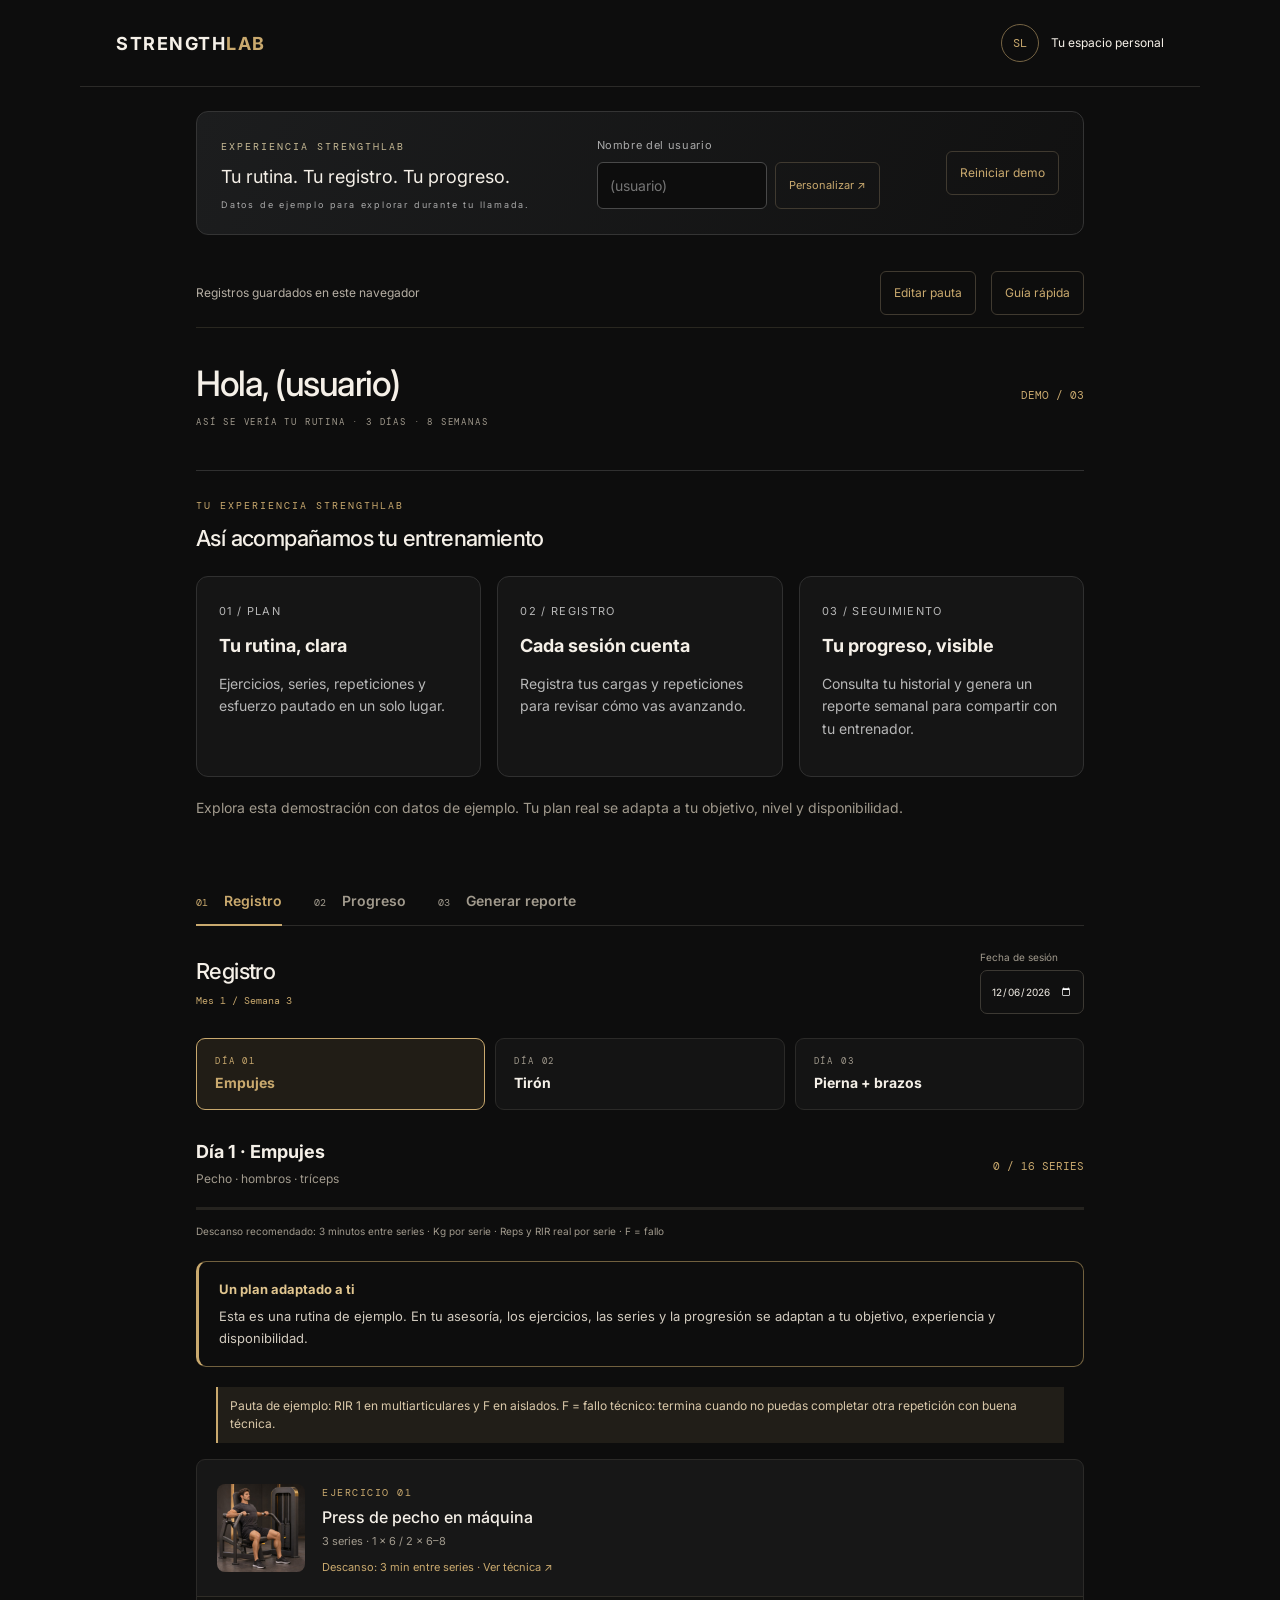
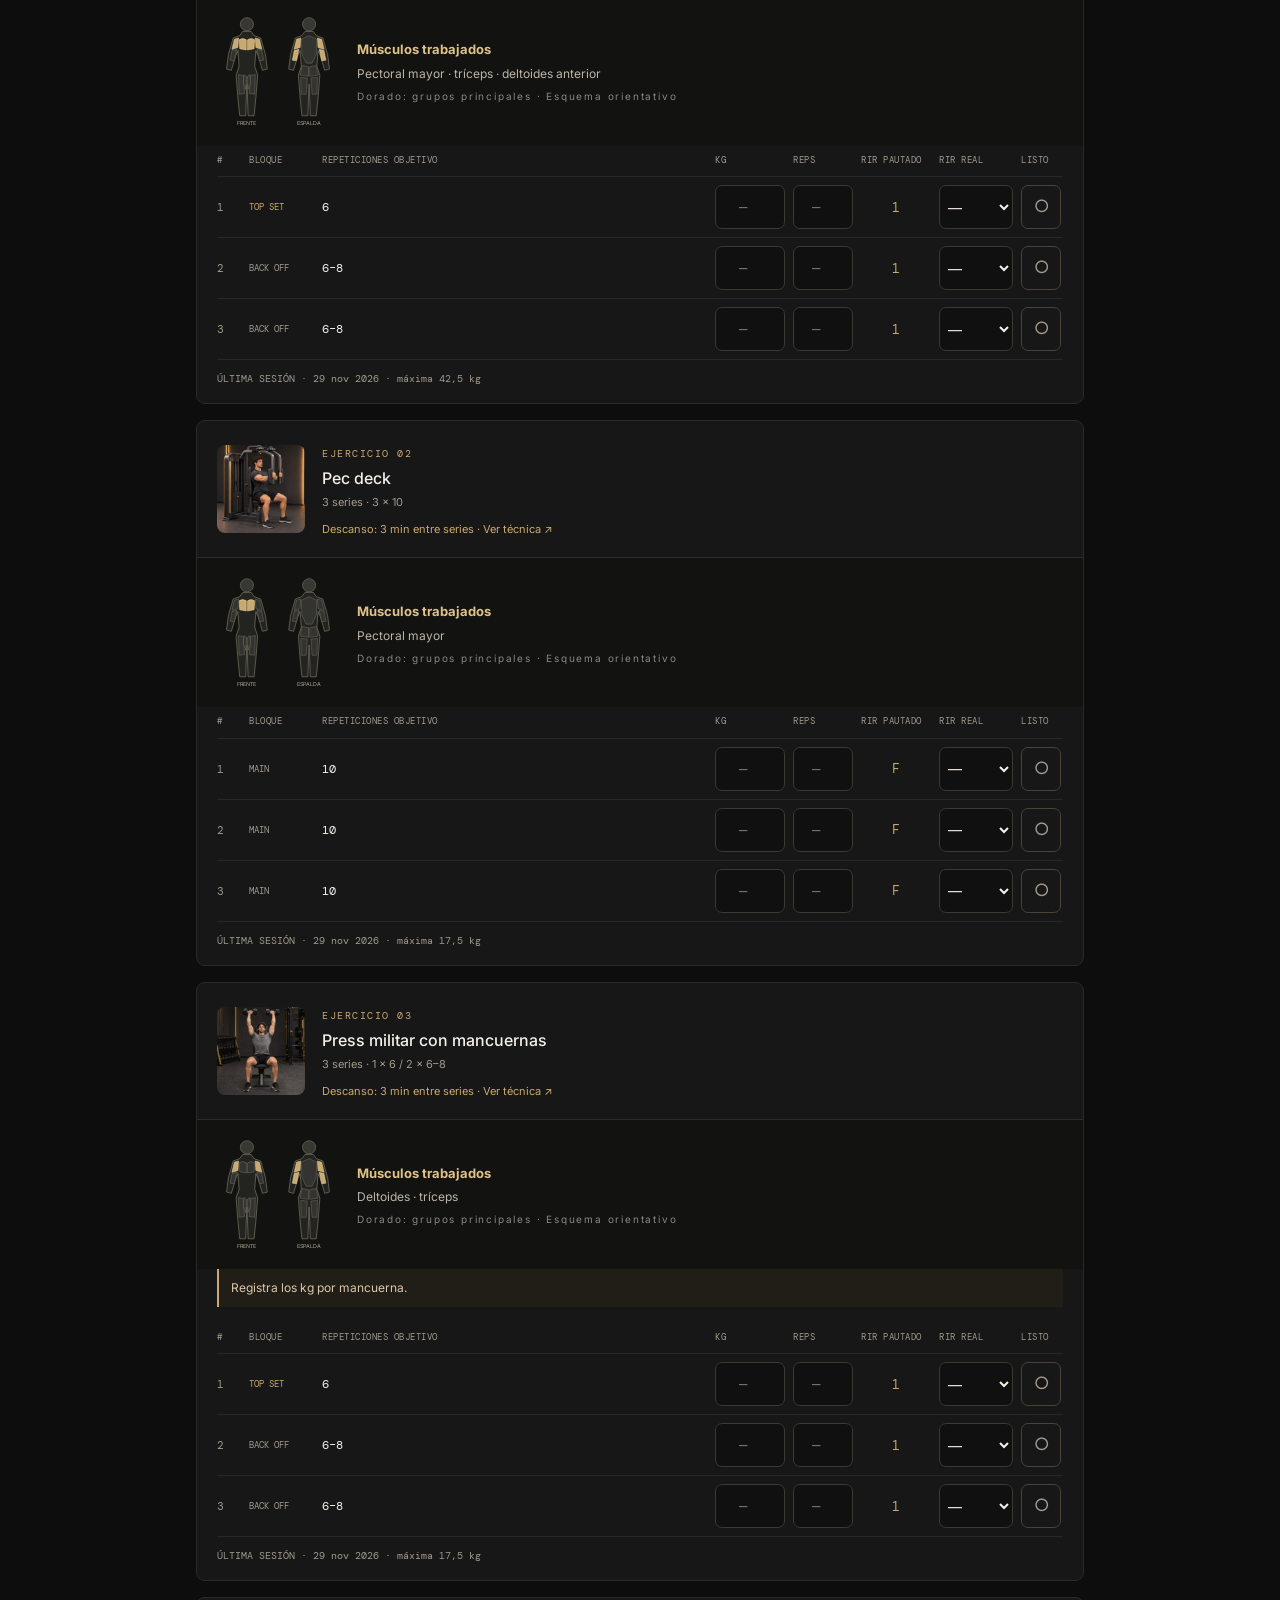
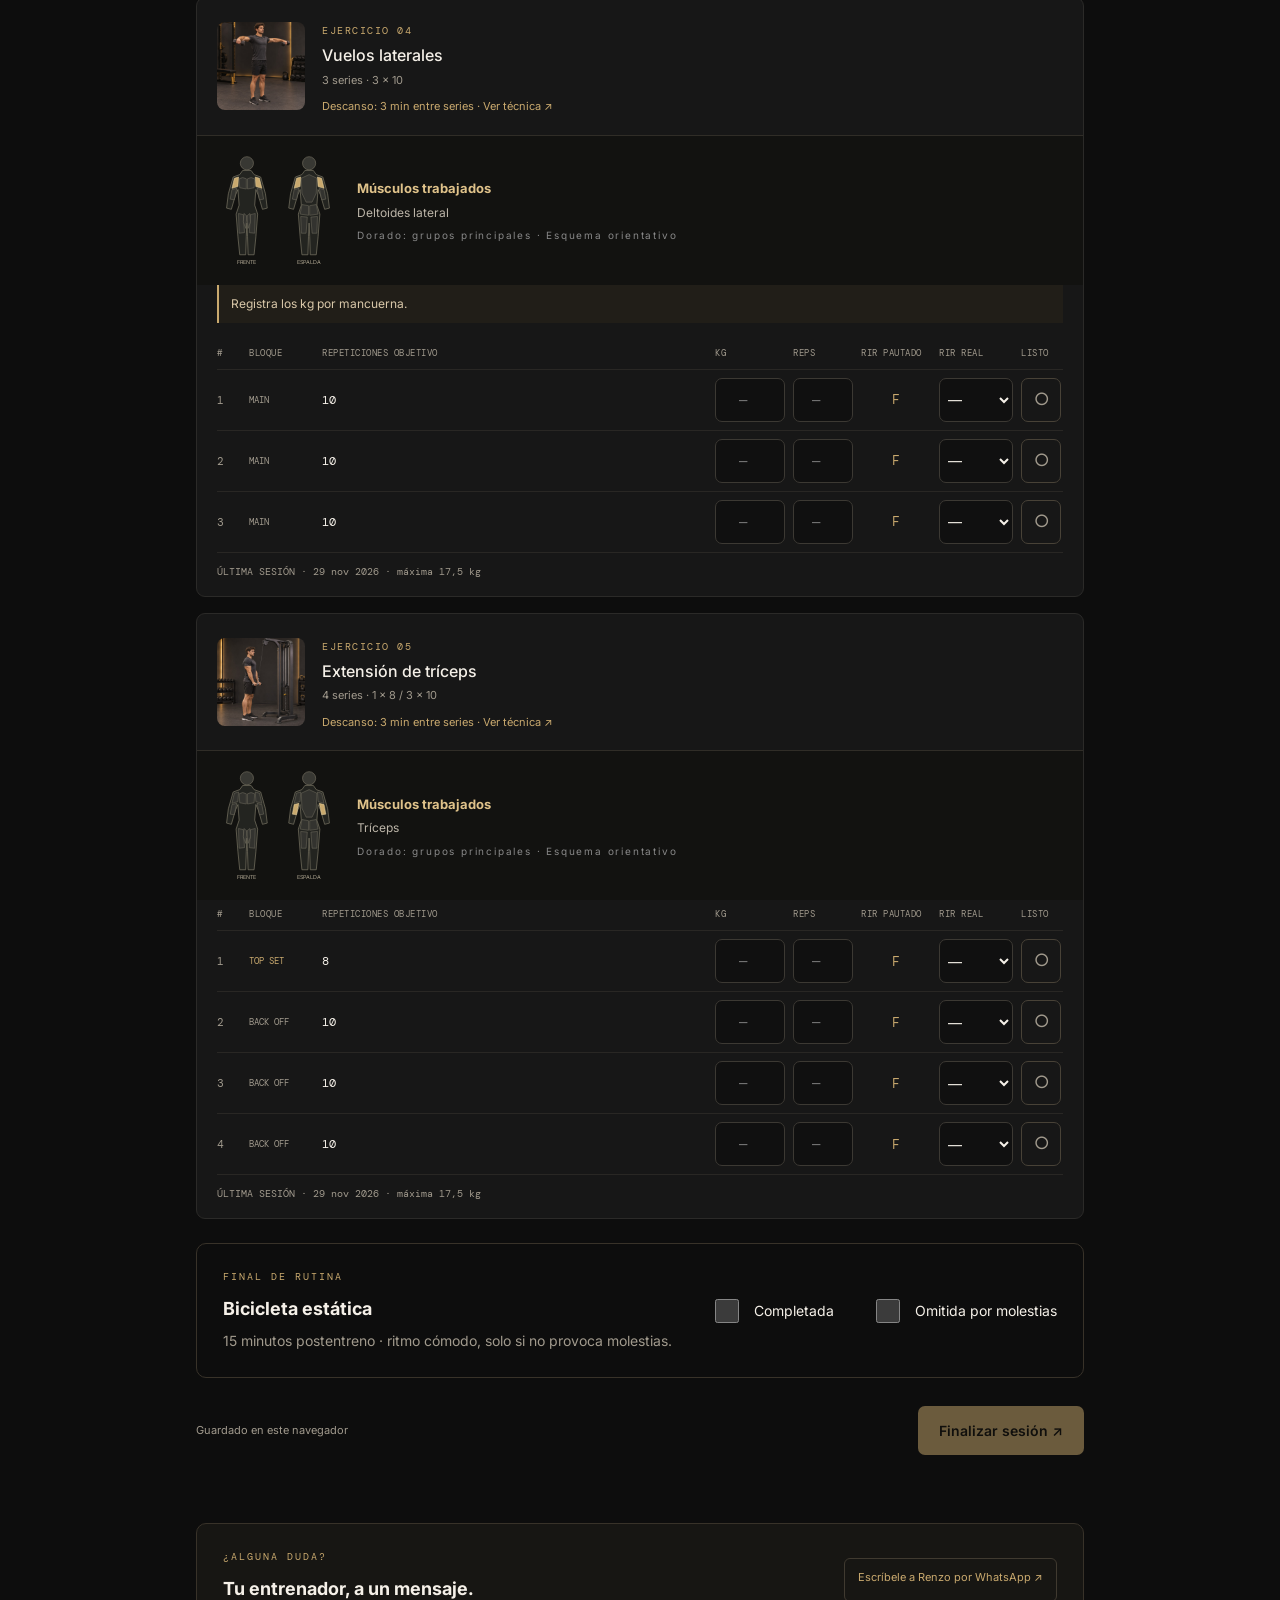
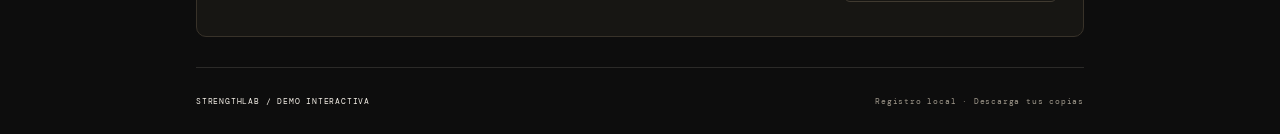
==== index.html @ 4ba4b80c "Publish standalone StrengthLab sales demo" ====
<!doctype html>
<html lang="es"><head><meta charset="utf-8"><meta name="viewport" content="width=device-width,initial-scale=1,viewport-fit=cover"><meta name="theme-color" content="#0D0D0D"><meta name="description" content="Demo interactiva de StrengthLab: descubre cómo se verá tu rutina, tu registro y tu progreso."><meta name="robots" content="noindex"><title>Hola (usuario) · StrengthLab Demo</title><link rel="preconnect" href="https://fonts.googleapis.com"><link rel="stylesheet" href="https://fonts.googleapis.com/css2?family=Playfair+Display:wght@600;700&family=DM+Mono:wght@400;500&family=Inter:wght@400;500;600;700&display=swap"><link rel="stylesheet" href="style.css?v=demo-onboarding-r3"><script src="routine.js?v=demo-onboarding-r3" defer></script><script src="technique.js?v=demo-onboarding-r3" defer></script><script src="vendor/jspdf.umd.min.js?v=demo-onboarding-r3" defer></script><script src="vendor/jspdf.plugin.autotable.min.js?v=demo-onboarding-r3" defer></script><link rel="stylesheet" href="cloud.css?v=demo-onboarding-r3"><script src="plan.js?v=demo-onboarding-r3" defer></script><script src="demo-seed.js" defer></script><script src="local.js?v=demo-onboarding-r3" defer></script><script src="muscles.js?v=demo-onboarding-r3" defer></script><script src="app.js?v=demo-onboarding-r3" defer></script><script src="reports.js?v=demo-onboarding-r3" defer></script><script src="editor.js?v=demo-onboarding-r3" defer></script><script src="onboarding.js?v=20261106" defer></script><link rel="stylesheet" href="demo.css"><script src="demo.js" defer></script></head>
<body><header><a class="brand" href="#registro" aria-label="StrengthLab registro">STRENGTH<span>LAB</span></a><div class="athlete"><span class="avatar" id="demo-avatar">SL</span><span id="demo-athlete">Tu espacio personal</span></div></header>
<main id="workspace"><section class="demo-bar" aria-label="Controles de demostración"><div><span class="eyebrow">EXPERIENCIA STRENGTHLAB</span><p>Tu rutina. Tu registro. Tu progreso.</p><small>Datos de ejemplo para explorar durante tu llamada.</small></div><form id="demo-personalize"><label for="demo-name">Nombre del usuario</label><div class="demo-input"><input id="demo-name" maxlength="40" placeholder="(usuario)" autocomplete="off"><button class="quiet" type="submit">Personalizar ↗</button></div></form><button id="demo-reset" class="quiet" type="button">Reiniciar demo</button></section><div class="account-bar"><span id="account-role">Registros guardados en este navegador</span><div><button id="edit-plan" class="quiet">Editar pauta</button><button id="show-guide" class="quiet">Guía rápida</button></div></div><div id="sync-alert" role="status" hidden></div><section class="intro"><div><h1>Hola, <em id="demo-greeting">(usuario)</em></h1><p class="plan-meta">ASÍ SE VERÍA TU RUTINA · 3 DÍAS · 8 SEMANAS</p></div><span class="minimal-mark">DEMO / 03</span></section>
<section class="demo-includes" aria-labelledby="includes-title"><p class="eyebrow">TU EXPERIENCIA STRENGTHLAB</p><h2 id="includes-title">Así acompañamos tu entrenamiento</h2><div class="demo-benefits"><article><span>01 / PLAN</span><h3>Tu rutina, clara</h3><p>Ejercicios, series, repeticiones y esfuerzo pautado en un solo lugar.</p></article><article><span>02 / REGISTRO</span><h3>Cada sesión cuenta</h3><p>Registra tus cargas y repeticiones para revisar cómo vas avanzando.</p></article><article><span>03 / SEGUIMIENTO</span><h3>Tu progreso, visible</h3><p>Consulta tu historial y genera un reporte semanal para compartir con tu entrenador.</p></article></div><p class="muted">Explora esta demostración con datos de ejemplo. Tu plan real se adapta a tu objetivo, nivel y disponibilidad.</p></section><nav aria-label="Secciones"><button data-tab="registro" class="active">01 <span>Registro</span></button><button data-tab="progreso">02 <span>Progreso</span></button><button data-tab="reporte">03 <span>Generar reporte</span></button></nav>
<section id="coach" hidden><div class="section-top"><div><p class="eyebrow">PAUTA DEL ENTRENADOR · DEMO</p><h2>Pauta y videos de referencia</h2></div><button id="close-editor" class="quiet">Volver al registro</button></div><p class="muted">Define las series, repeticiones y el RIR objetivo de cada serie y pega el video de cada ejercicio. F = fallo; 0 = ninguna repetición en reserva sin intentar otra. Los campos vacíos quedan sin pautar. Esta pauta de ejemplo se muestra durante todo el programa demo.</p><p class="note">La pauta se guarda en este navegador. Usa «Crear enlace de pauta» para mostrar cómo se comparten los ajustes. Las sesiones ya registradas conservan su pauta original. Este editor no tiene contraseña.</p><form id="plan-form"><div id="plan-fields"></div><div class="editor-actions"><button class="primary" type="submit">Guardar pauta</button><button class="quiet" id="share-plan" type="button">Crear enlace de pauta ↗</button><button class="quiet" id="export-plan" type="button">Descargar pauta</button><label class="quiet file">Importar pauta<input id="import-plan" type="file" accept="application/json"></label></div><p id="plan-status" role="status"></p><div id="plan-link-box" hidden><label>Enlace de demostración<textarea id="plan-link" rows="3" readonly></textarea></label><button id="copy-plan-link" type="button" class="quiet">Copiar enlace</button></div></form></section><section id="registro"><div class="section-top"><div><h2>Registro</h2><p id="session-period" class="period-caption"></p></div><label class="date-label">Fecha de sesión<input type="date" id="date" required></label></div><div class="days" id="days"></div><div class="session-head"><div><h3 id="day-title"></h3><p class="muted" id="day-description"></p></div><span id="completion" class="mono"></span></div><div class="meter"><i id="meter"></i></div><p class="help">Descanso recomendado: 3 minutos entre series · Kg por serie · Reps y RIR real por serie · F = fallo</p><aside class="care-note"><strong>Un plan adaptado a ti</strong><p>Esta es una rutina de ejemplo. En tu asesoría, los ejercicios, las series y la progresión se adaptan a tu objetivo, experiencia y disponibilidad.</p></aside><p class="note">Pauta de ejemplo: RIR 1 en multiarticulares y F en aislados. F = fallo técnico: termina cuando no puedas completar otra repetición con buena técnica.</p><div id="exercises"></div><section class="cardio-card" id="cardio-card"><div><p class="eyebrow">FINAL DE RUTINA</p><h3>Bicicleta estática</h3><p class="muted">15 minutos postentreno · ritmo cómodo, solo si no provoca molestias.</p></div><label class="cardio-check"><input id="cardio-done" type="checkbox"><span>Completada</span></label><label class="cardio-check"><input id="cardio-skipped" type="checkbox"><span>Omitida por molestias</span></label></section><div class="session-footer"><p id="save-status" role="status">Guardado en este navegador</p><button id="finish" class="primary">Finalizar sesión <span>↗</span></button></div></section>
<section id="progreso" hidden><div class="section-top"><div><h2>Progreso</h2></div></div><div class="stats" id="stats"></div><div class="chart-card"><label for="exercise-select" class="eyebrow">EVOLUCIÓN POR EJERCICIO</label><select id="exercise-select"></select><p class="muted">Mayor carga de una serie completada en cada sesión · kg</p><div id="chart"></div></div><div class="section-top"><h3>Historial de sesiones</h3><button class="quiet" id="export">Descargar historial ↓</button></div><div id="history"></div><details class="backup"><summary>Guardar o recuperar una copia</summary><p class="muted">Descarga una copia de tus registros. Las copias corresponden a este programa de demostración.</p><button class="quiet" id="backup">Descargar copia</button><label class="quiet file">Importar copia<input id="import" type="file" accept="application/json"></label></details></section>
<section id="reporte" hidden><div class="section-top"><h2>Reporte semanal</h2><span class="mono">02 MESES / 08 SEMANAS</span></div>
<div class="report-controls"><div class="report-settings"><label class="date-label">Inicio del programa<input type="date" id="program-start" required></label><p class="muted">Cada mes tiene 4 semanas de 7 días.</p></div><div class="months" aria-label="Mes del reporte"><button data-month="0">Mes 1</button><button data-month="1">Mes 2</button></div><div id="report-weeks" class="report-weeks" aria-label="Semana del reporte"></div><div class="report-selection"><span id="report-range"></span><button id="generate-report" class="primary">Generar reporte ↗</button></div></div>
<div id="report-output" aria-live="polite"><div class="empty">Selecciona una semana para generar su reporte.</div></div></section>
<aside class="coach-contact"><div><p class="eyebrow">¿ALGUNA DUDA?</p><h3>Tu entrenador, a un mensaje.</h3></div><a class="quiet" href="https://wa.me/56957528873" target="_blank" rel="noopener noreferrer">Escríbele a Renzo por WhatsApp ↗</a></aside><footer><span>STRENGTHLAB / DEMO INTERACTIVA</span><span class="muted">Registro local · Descarga tus copias</span></footer></main><dialog id="onboarding" aria-labelledby="welcome-title" aria-describedby="welcome-description"><div class="welcome-top"><p class="eyebrow">STRENGTHLAB · TU GUÍA</p><button id="welcome-skip" class="quiet" type="button">Ver después</button></div><div class="welcome-progress" aria-hidden="true"><i></i><i></i><i></i><i></i><i></i></div><p id="welcome-step" class="eyebrow" aria-live="polite"></p><h2 id="welcome-title" tabindex="-1"></h2><p id="welcome-description" class="muted"></p><div id="welcome-content"></div><div class="welcome-actions"><button id="welcome-back" class="quiet" type="button">Atrás</button><button id="start-training" class="primary" type="button">Siguiente →</button></div><p class="welcome-foot">Puedes volver a esta guía desde «Guía rápida».</p></dialog><dialog id="photo" aria-labelledby="photo-title"><button id="close-photo" aria-label="Cerrar detalle del ejercicio">×</button><img alt=""><div class="technique-content"><p id="photo-caption" class="eyebrow"></p><h2 id="photo-title"></h2><p class="rest-detail">Descanso recomendado: <strong>3 minutos entre series</strong></p><div id="photo-muscles"></div><h3>Recomendación técnica</h3><ul id="photo-technique"></ul><p id="photo-coach-note" class="note" hidden></p></div></dialog><div id="toast" role="status" hidden></div></body></html>
---- style.css ----
:root{color-scheme:dark;--gold:#c9a96e;--bg:#0d0d0d;--card:#171717;--line:#2b2a28;--text:#f5f0e8;--muted:#a19a8d;--mono:'DM Mono',monospace;--serif:'Playfair Display',Georgia,serif}*{box-sizing:border-box}body{margin:0;background:var(--bg);color:var(--text);font:14px/1.5 Inter,system-ui,sans-serif}button,input,select{font:inherit}button,a,input,select,summary{touch-action:manipulation}button{cursor:pointer}button:focus-visible,a:focus-visible,summary:focus-visible{outline:2px solid var(--gold);outline-offset:4px}button{color:inherit}header{max-width:1120px;margin:auto;padding:28px 36px;display:flex;justify-content:space-between;align-items:center;border-bottom:1px solid var(--line)}.brand{font-size:18px;font-weight:700;letter-spacing:1.5px;color:var(--text);text-decoration:none}.brand>span{color:var(--gold)}small{display:block;font-size:9px;letter-spacing:1.8px;color:var(--muted);font-weight:400;margin-top:5px}.athlete{display:flex;align-items:center;gap:12px;font-size:12px}.avatar{width:38px;height:38px;border:1px solid #766444;display:grid;place-items:center;border-radius:50%;font:12px var(--mono);color:var(--gold)}main{max-width:960px;padding:0 36px;margin:auto}.intro{display:flex;align-items:center;justify-content:space-between;padding:46px 0 34px}.eyebrow{font:10px var(--mono);letter-spacing:2px;color:var(--gold);margin:0 0 12px}h1{font:600 56px/1.1 var(--serif);margin:0 0 16px;letter-spacing:-2px}h1 em{color:var(--gold);font-style:normal}h2{font:600 28px/1.2 var(--serif);margin:0}h3{font-size:18px;margin:0}.muted{color:var(--muted)}.intro .muted{margin:0}.plan-label{display:flex;align-items:center;gap:14px}.plan-label b{font:48px var(--serif);color:var(--gold)}.plan-label span{font:9px/1.8 var(--mono);letter-spacing:1px;color:var(--muted)}nav{display:flex;border-bottom:1px solid var(--line);gap:28px;margin-bottom:32px}nav button{border:0;border-bottom:2px solid transparent;background:none;padding:16px 2px;color:var(--muted);font:10px var(--mono)}nav button span{font:600 14px Inter,sans-serif;margin-left:10px}nav button.active{border-color:var(--gold);color:var(--gold)}.section-top{display:flex;align-items:center;justify-content:space-between;gap:15px;margin:28px 0 24px}.date-label{color:var(--muted);font-size:10px;display:grid;gap:5px}input,select{border:1px solid #3c3933;border-radius:7px;background:#101010;color:var(--text);padding:10px;min-height:44px}input:focus,select:focus{outline:1px solid var(--gold);border-color:var(--gold)}.days{display:grid;grid-template-columns:repeat(3,1fr);gap:10px;margin-bottom:28px}.day{background:#141414;text-align:left;border:1px solid var(--line);border-radius:9px;padding:16px 18px}.day small{font:9px var(--mono);margin:0 0 5px}.day strong{font-size:14px}.day.active{border-color:var(--gold);background:#211d16;color:var(--gold)}.day.active small{color:var(--gold)}.session-head{display:flex;align-items:center;justify-content:space-between;gap:14px}.session-head p{margin:5px 0;font-size:12px}.mono{font:11px var(--mono);color:var(--gold)}.meter{background:#25231f;height:3px;margin-top:14px}.meter i{display:block;height:100%;background:var(--gold);width:0;transition:width .2s}.help{font-size:11px;color:var(--muted);margin:14px 0 22px}.exercise{border:1px solid var(--line);background:var(--card);border-radius:12px;overflow:hidden;margin-bottom:16px}.ex-head{display:flex;align-items:center;gap:17px;padding:20px}.photo-btn{padding:0;border:0;width:88px;height:88px;border-radius:8px;overflow:hidden;flex:none;background:white}.photo-btn img{width:100%;height:100%;object-fit:contain;display:block}.ex-meta{flex:1}.ex-meta h3{font-size:16px;line-height:1.4;margin:5px 0}.ex-number{font:10px var(--mono);color:var(--gold);letter-spacing:1.5px}.ex-meta p{font-size:11px;color:var(--muted);margin:4px 0}.note{font-size:12px;margin:0 20px 16px;padding:10px 12px;background:#211e18;border-left:2px solid var(--gold);color:#d9c8a9}.sets{padding:0 20px 18px}.set-row{display:grid;grid-template-columns:30px 90px 1fr 94px 80px 44px;align-items:center;gap:10px;padding:8px 0;border-bottom:1px solid #292724}.set-row:last-child{border:0}.set-row.labels{font:9px var(--mono);color:var(--muted);letter-spacing:.5px;padding-bottom:10px}.set-row input{width:100%;text-align:center;font:14px var(--mono);padding:7px 4px}.set-row .target{font:12px var(--mono)}.badge{font:9px var(--mono);text-transform:uppercase;color:var(--muted)}.badge.top{color:var(--gold)}.set-no{font:11px var(--mono);color:var(--muted)}.done{width:40px;height:44px;border:1px solid #484237;border-radius:7px;background:transparent;color:var(--muted);font-size:17px}.set-row.completed .done{background:var(--gold);color:#15120c;border-color:var(--gold)}.set-row.completed{background:#c9a96e06}.previous{font:10px var(--mono);color:var(--muted);margin:12px 0 0}.session-footer{display:flex;justify-content:space-between;gap:15px;align-items:center;padding:10px 0 20px}.session-footer p{font-size:11px;color:var(--muted)}.primary{background:var(--gold);color:#13110c;border:0;border-radius:7px;padding:14px 21px;font-weight:600;min-height:48px}.primary span{margin-left:20px}.primary:disabled{opacity:.5;cursor:default}.quiet{background:transparent;border:1px solid #403a30;border-radius:6px;color:var(--gold);padding:10px 13px;min-height:44px;font-size:11px}.stats{display:grid;grid-template-columns:repeat(3,1fr);gap:12px}.stat{padding:22px;background:var(--card);border:1px solid var(--line);border-radius:10px}.stat strong{font:30px var(--serif);display:block;color:var(--gold)}.stat span{font:10px var(--mono);color:var(--muted)}.chart-card{background:var(--card);border:1px solid var(--line);border-radius:12px;padding:24px;margin:24px 0}.chart-card select{display:block;width:100%;margin:10px 0;font-size:14px}.chart-card>p{font-size:11px}.chart-svg{display:block;width:100%;height:auto}.empty{text-align:center;padding:42px 20px;border:1px dashed #39342b;border-radius:8px;color:var(--muted);font-size:13px}.empty b{display:block;color:var(--text);font-size:16px;margin-bottom:8px}.history-row{display:flex;align-items:center;justify-content:space-between;gap:12px;padding:18px 2px;border-bottom:1px solid var(--line)}.history-row b{display:block;font-size:13px}.history-row small{letter-spacing:0;font-size:11px}.backup{margin:28px 0;font-size:12px}.backup summary{cursor:pointer;color:var(--muted);padding:12px 0}.backup button{margin-right:8px}.file{display:inline-flex;align-items:center;cursor:pointer}.file input{position:absolute;opacity:0;width:1px;height:1px;min-height:0}.file:focus-within{outline:2px solid var(--gold)}footer{padding:28px 0;border-top:1px solid var(--line);font:9px var(--mono);letter-spacing:1px;margin-top:30px}footer p{color:var(--muted);letter-spacing:0;font:10px Inter,sans-serif}dialog{padding:14px;border:1px solid var(--line);border-radius:12px;max-width:520px;width:90%;background:#171717;color:var(--text)}dialog::backdrop{background:#000c}dialog img{width:100%;border-radius:8px;display:block}dialog p{margin:12px 3px;font-size:12px}dialog button{position:absolute;right:23px;top:23px;width:40px;height:40px;border-radius:50%;border:0;background:#111d;color:white;font-size:26px}#toast{position:fixed;bottom:24px;left:50%;transform:translateX(-50%);padding:14px 20px;border:1px solid var(--gold);border-radius:9px;background:#232017;color:var(--text);z-index:10;font-size:13px;max-width:90%;width:max-content}button:hover{filter:brightness(1.12)}[hidden]{display:none!important}@media(max-width:620px){header{padding:20px}.brand{font-size:14px}.athlete>span:last-child{display:none}main{padding:0 18px}.intro{padding:32px 0}h1{font-size:42px}.intro>.plan-label{display:none}.intro .muted{font-size:12px}nav{margin-bottom:24px}.section-top{align-items:flex-start}h2{font-size:22px}.date-label input{font-size:11px;padding:7px;max-width:140px}.day{padding:12px 10px}.day strong{font-size:12px}.day small{font-size:8px}.days{gap:7px}.session-head h3{font-size:17px}.ex-head{padding:16px;gap:13px}.photo-btn{width:70px;height:70px}.ex-meta h3{font-size:14px}.sets{padding:0 13px 13px}.set-row{grid-template-columns:20px 55px minmax(46px,1fr) 61px 52px 34px;gap:5px}.set-row.labels{font-size:8px;letter-spacing:0}.badge{font-size:8px}.set-row .target{font-size:11px}.done{width:32px}.note{margin:0 16px 13px;font-size:11px}.session-footer{align-items:stretch;flex-direction:column;gap:6px}.session-footer p{margin:3px 0 8px}.stats{gap:7px}.stat{padding:14px 10px}.stat strong{font-size:26px}.stat span{font-size:8px}.chart-card{padding:16px}.history-row{font-size:12px}.history-row .quiet{padding:8px}.section-top .quiet{font-size:10px}footer{line-height:1.8}}@media(prefers-reduced-motion:reduce){*{transition:none!important;scroll-behavior:auto!important}}

/* Quiet editorial layout */
header{padding-top:24px;padding-bottom:24px}.intro{padding:34px 0 26px}.intro h1{font:500 35px/1.2 Inter,sans-serif;letter-spacing:-1.5px;margin:0}.intro h1 em{color:var(--text)}.plan-meta{font:9px var(--mono);letter-spacing:1.8px;color:var(--muted);margin:12px 0 0}.minimal-mark{font:11px var(--mono);color:var(--gold)}h2{font:500 22px/1.3 Inter,sans-serif;letter-spacing:-.6px}nav{position:relative;gap:32px;margin-bottom:24px}nav button{border:0;padding:16px 0}.nav-marker{position:absolute;bottom:-1px;left:0;height:2px;background:var(--gold);transition:transform .28s cubic-bezier(.22,1,.36,1),width .28s}.period-caption{margin:8px 0 0;font:10px var(--mono);color:var(--gold)}.section-top{margin-top:24px}.exercise{border-radius:9px;transition:border-color .2s}.exercise:focus-within{border-color:#756447}.day,.week,.months button{transition:background .2s,border-color .2s,color .2s}.done{transition:background .15s,transform .15s}.done:active,.primary:active{transform:scale(.96)}.primary{transition:background .15s,transform .15s}.ex-meta h3{font-weight:500}.help{font-size:10px}.stats .stat strong{font:400 28px var(--mono)}.stat{background:transparent}.session-footer{padding-top:4px}footer{display:flex;justify-content:space-between;gap:16px;flex-wrap:wrap;font-size:8px;letter-spacing:.8px}.report-controls{border:1px solid var(--line);border-radius:10px;padding:22px;margin-bottom:24px}.report-settings{display:flex;justify-content:space-between;align-items:center;gap:16px;margin-bottom:24px}.report-settings p{font-size:11px}.report-settings input{width:170px}.months{display:flex;gap:4px;background:#161616;border-radius:7px;padding:4px;margin-bottom:16px}.months button{flex:1;min-height:44px;border:1px solid transparent;border-radius:5px;background:transparent;color:var(--muted);font-size:12px}.months button.active{background:#27231c;color:var(--gold);border-color:#55462d}.report-weeks{display:grid;grid-template-columns:repeat(4,1fr);gap:9px}.week{padding:16px 10px;text-align:left;background:transparent;border:1px solid var(--line);border-radius:7px}.week.active{border-color:var(--gold);background:#c9a96e09}.week span{display:block;font-size:12px}.week small{font:9px var(--mono);letter-spacing:0;margin-top:10px}.week i{display:block;font:9px var(--mono);color:var(--gold);margin-top:16px}.report-selection{display:flex;justify-content:space-between;gap:15px;align-items:center;margin-top:22px}.report-selection>span{font:10px var(--mono);color:var(--muted)}.report-actions{display:flex;justify-content:space-between;gap:16px;align-items:center;margin:22px 0 16px}.report-actions>div{display:flex;gap:8px}.report-actions .primary{font-size:11px;padding:10px 14px;min-height:44px}.report-paper{border:1px solid var(--line);border-radius:10px;background:#141414;padding:26px}.report-heading{display:flex;justify-content:space-between;gap:18px;border-bottom:1px solid var(--line);padding-bottom:22px}.report-heading h2{font-size:24px}.report-heading strong{font:12px var(--mono)}.report-heading p:not(.eyebrow){font-size:10px;color:var(--muted);margin-bottom:0}.report-heading>div:last-child{text-align:right}.report-summary{display:grid;grid-template-columns:repeat(3,1fr);gap:14px;padding:24px 0}.report-summary b{font:24px var(--mono);display:block;color:var(--gold)}.report-summary span{display:block;font-size:10px;color:var(--muted);margin-top:8px}.report-day-status{display:flex;justify-content:space-between;gap:12px;font-size:10px;border-top:1px solid var(--line);border-bottom:1px solid var(--line);padding:15px 0;color:var(--muted)}.report-day-status b{color:var(--text);margin-right:5px;font-weight:500}.report-paper h3{font-size:14px;font-weight:500;margin:28px 0 12px}.report-note{font-size:10px;color:var(--muted);line-height:1.6}.table-scroll{overflow:auto}table{width:100%;border-collapse:collapse;text-align:left;font-size:11px}th{font-weight:500;color:var(--muted);font-size:9px;padding:10px 7px;border-bottom:1px solid #474033;white-space:nowrap}td{padding:11px 7px;border-bottom:1px solid var(--line)}td:first-child{min-width:140px}td:not(:first-child){font-family:var(--mono);font-size:10px}td small{font-size:8px;letter-spacing:0;margin-top:3px}.report-session-title{display:flex;justify-content:space-between;align-items:center;gap:12px;margin:24px 0 8px}.report-session-title h4{font-size:12px;margin:0;font-weight:500}.report-session-title span{font-size:9px;color:var(--muted)}.report-empty{padding:50px 0;text-align:center;color:var(--muted)}.report-end{border-top:1px solid var(--line);padding-top:18px;margin-top:28px}.quiet:disabled{opacity:.4;cursor:default}
@media(max-width:620px){.intro{padding:26px 0 20px}.intro h1{font-size:28px}.minimal-mark{font-size:9px}nav{gap:0;justify-content:space-between}nav button{font-size:9px}nav button span{font-size:11px;margin-left:6px}.section-top h2{font-size:20px}.section-top>.mono{font-size:8px}.report-controls{padding:15px}.report-settings{align-items:flex-start}.report-settings p{max-width:130px;font-size:10px;margin:18px 0 0}.report-settings input{width:150px}.report-weeks{grid-template-columns:repeat(2,1fr)}.week{padding:12px}.week i{margin-top:10px}.report-selection{align-items:stretch;flex-direction:column}.report-selection>span{text-align:center}.report-actions{align-items:flex-start;flex-direction:column}.report-actions>div{width:100%}.report-actions button{flex:1}.report-paper{padding:16px}.report-heading{flex-direction:column;gap:14px}.report-heading>div:last-child{text-align:left}.report-summary{gap:8px}.report-summary span{font-size:9px}.report-summary b{font-size:20px}.report-day-status{gap:8px;font-size:9px}.report-day-status b{display:block;margin-bottom:3px}.report-session-title{align-items:flex-start;flex-direction:column;gap:4px}}
@media print{@page{size:A4;margin:14mm}*{color:#151515!important;background:white!important;box-shadow:none!important;text-shadow:none!important;animation:none!important}body{font-size:10pt}header,nav,.intro,main>section:not(#reporte),#reporte>.section-top,.report-controls,.report-actions,footer,dialog,#toast{display:none!important}main{max-width:none;padding:0;margin:0}#reporte{display:block!important}.report-paper{padding:0;border:0;border-radius:0}.table-scroll{overflow:visible}table{font-size:9pt}td:not(:first-child),th{font-size:8pt}thead{display:table-header-group}tr{break-inside:avoid}h3,h4,.report-session-title{break-after:avoid}.report-heading{flex-direction:row}.report-heading>div:last-child{text-align:right}.report-summary,.report-heading,.report-day-status{break-inside:avoid}.report-summary span,.report-note{font-size:8pt}th,td{border-color:#ccc}.report-note{color:#555!important}.report-session-title{flex-direction:row}}

.days{grid-template-columns:repeat(4,1fr)}.exercise-number-art{display:grid;place-items:center;width:100%;height:100%;background:#211d16;color:var(--gold);font:32px var(--mono)}.report-day-status{flex-wrap:wrap}@media(max-width:620px){.days{grid-template-columns:repeat(2,1fr)}}


.report-actions>div{flex-wrap:wrap}.photo-btn{background:#222}.photo-btn img{object-fit:cover}

/* RIR and coach prescription */
.sets-scroll{overflow-x:auto}.sets{min-width:650px}.set-row{grid-template-columns:24px 65px minmax(55px,1fr) 70px 60px 70px 74px 42px;gap:8px}.set-row select{width:100%;padding:8px 4px;min-height:44px}.rir-target{text-align:center;color:var(--gold);font:13px var(--mono)}.exercise-video{display:inline-flex;margin:0 20px 15px;text-decoration:none}.plan-exercise{border:1px solid var(--line);border-radius:9px;padding:20px;margin:18px 0}.plan-exercise legend{padding:0 8px;font-weight:600}.plan-rirs{display:flex;gap:12px;flex-wrap:wrap}.plan-rirs label{display:grid;gap:6px;font-size:12px;color:var(--muted)}.plan-rirs select{min-width:76px}.video-label{display:grid;gap:8px;margin-top:20px;font-size:12px;color:var(--muted)}.video-label input{width:100%}.editor-day{margin-top:30px;color:var(--gold)}.editor-actions{display:flex;gap:10px;flex-wrap:wrap;margin:24px 0}#plan-status{color:var(--gold);font-size:12px}#plan-link-box label{display:grid;gap:8px}#plan-link{width:100%;background:var(--card);color:var(--text);border:1px solid var(--line);padding:12px;margin-bottom:10px}.account-bar>div{display:flex;gap:8px}#coach>.muted{font-size:12px}#coach>.note{margin:20px 0}.report-paper .table-scroll table{min-width:680px}@media(max-width:620px){.sets{min-width:650px}.set-row{grid-template-columns:24px 65px minmax(55px,1fr) 70px 60px 70px 74px 42px}.plan-exercise{padding:14px}.plan-rirs{gap:8px}.account-bar{flex-wrap:wrap;gap:10px}.account-bar>div{flex-wrap:wrap}.report-paper .table-scroll table{min-width:680px}}

.set-field{min-width:0}.set-field>span{display:none}@media(max-width:620px){.sets{min-width:0}.sets-scroll{overflow:visible}.set-row{grid-template-columns:repeat(4,minmax(0,1fr));gap:8px;padding:14px 0}.set-row.labels{display:none}.set-no{grid-row:1;grid-column:1}.badge{grid-row:1;grid-column:2}.set-row .target{grid-row:1;grid-column:3;font-size:11px}.set-row .target:after{content:' reps';font-size:9px;color:var(--muted)}.set-row .done{grid-row:1;grid-column:4;justify-self:end;width:40px}.kg-field{grid-row:2;grid-column:1}.reps-field{grid-row:2;grid-column:2}.rir-target{grid-row:2;grid-column:3;display:flex;flex-direction:column;justify-content:space-between;align-items:center;padding-bottom:12px}.rir-field{grid-row:2;grid-column:4}.set-field{display:grid;gap:5px}.set-field>span,.rir-target:before{display:block;font:8px var(--mono);color:var(--muted)}.rir-target:before{content:'RIR PAUTADO';margin-bottom:5px}.set-row input,.set-row select{font-size:13px;min-width:0;min-height:44px;width:100%;padding:7px 3px}}

.days{grid-template-columns:repeat(3,minmax(0,1fr))}.care-note{border:1px solid #71603e;border-left:3px solid #c9a96e;border-radius:10px;padding:16px 20px;margin:20px 0;color:#d1cabe;font-size:13px;line-height:1.7}.care-note strong{color:#e0c58f}.care-note p{margin:5px 0 0}.muscle-card{display:flex;align-items:center;gap:18px;padding:12px 20px;border-top:1px solid #302d27;background:#121210}.muscle-card svg{width:122px;height:125px;flex-shrink:0}.muscle-card p{font-size:12px;line-height:1.7;color:#bcb5a8;margin:4px 0}.muscle-card strong{color:#dfc28a;font-size:13px}.muscle-card small{font-size:10px;color:#888}.muscle-shape{fill:#33332f;stroke:#777363;stroke-width:.8}.muscle-active{fill:#c9a96e;stroke:#f1dba9;stroke-width:.8}.cardio-card{flex-wrap:wrap;gap:14px}.cardio-check{font-size:12px}.plan-dose{display:flex;gap:12px;margin-bottom:12px}.plan-dose input{width:110px;padding:10px;background:#151515;color:#eee;border:1px solid #554e42;border-radius:5px}.plan-dose label{font-size:12px}@media(max-width:600px){.days{grid-template-columns:repeat(3,minmax(0,1fr))}.day{padding:12px 8px}.day strong{font-size:13px}.muscle-card{padding:10px;gap:8px}}
#onboarding{width:min(600px,calc(100vw - 28px));max-height:calc(100dvh - 32px);box-sizing:border-box;padding:28px;border:1px solid #645537;border-radius:16px;background:#171714;color:#eee9de;overflow:auto}#onboarding::backdrop{background:rgba(0,0,0,.82)}.welcome-top{display:flex;justify-content:space-between;align-items:center;gap:12px}.welcome-top .eyebrow{margin:0;font-size:10px}.welcome-top button{white-space:nowrap;padding:8px 12px;font-size:12px}.welcome-progress{display:flex;gap:6px;margin:22px 0 18px}.welcome-progress i{height:3px;background:#38362f;flex:1;border-radius:2px}.welcome-progress i.active{background:#c9a96e}#welcome-title{font-size:28px;line-height:1.2;margin:10px 0 14px;outline:none}#welcome-description{font-size:14px;line-height:1.7}#welcome-content{font-size:13px;line-height:1.7}#welcome-content p{margin:6px 0}.welcome-grid{display:grid;gap:10px;margin:20px 0}.welcome-grid>div{border:1px solid #38352d;border-radius:8px;padding:12px 14px}.welcome-grid b{color:#d7bb86}.welcome-grid p{color:#c1baac}.welcome-list{padding-left:22px;margin:20px 0}.welcome-list li{margin:12px 0;padding-left:4px}.welcome-example{background:#282419;border-left:3px solid #c9a96e;padding:12px 15px;margin:18px 0}.welcome-example small{font-size:9px;letter-spacing:.06em;color:#c9a96e}.welcome-actions{display:flex;justify-content:space-between;gap:12px;margin-top:24px}.welcome-actions .primary{width:auto!important;flex:1;max-width:270px}.welcome-actions button:disabled{opacity:.35;cursor:default}.welcome-foot{font-size:11px;color:#aaa18f;text-align:center;margin:18px 0 0}#onboarding .note{font-size:12px;line-height:1.65}#onboarding button:focus-visible{outline:2px solid #e6c68d;outline-offset:3px}@media(max-width:600px){#onboarding{padding:20px 18px}#welcome-title{font-size:25px}.welcome-actions{position:sticky;bottom:-20px;background:#171714;padding:12px 0;margin-top:16px}.welcome-foot{margin-bottom:8px}}
#onboarding button{position:static;inset:auto;width:auto;height:auto;min-height:42px;border-radius:7px;font-size:13px;font-family:inherit;line-height:1.3;border:1px solid #554b38;padding:11px 16px;background:transparent;color:#d7c4a1}#onboarding button.primary{background:#c9a96e;color:#161510;border-color:#c9a96e;font-weight:600}#onboarding .welcome-top button{padding:8px 10px;font-size:12px}
#onboarding[open]{display:flex;flex-direction:column;max-width:600px}#onboarding #welcome-content{overflow-y:auto;min-height:0;flex:1;padding-right:6px}#onboarding .welcome-top,#onboarding .welcome-progress,#onboarding .welcome-actions,#onboarding .welcome-foot,#welcome-title,#welcome-description,#welcome-step{flex-shrink:0}#onboarding .welcome-actions{position:static;padding:0;margin-top:16px}#onboarding .welcome-progress{margin:16px 0 10px}#onboarding #welcome-step{margin:0}#onboarding .welcome-foot{margin-top:12px}
---- cloud.css ----
[hidden]{display:none!important}.auth-card{max-width:420px;margin:10vh auto;padding:30px 24px}.auth-card h1{font-family:'Playfair Display',serif;font-size:48px;margin:18px 0 32px}.auth-card h1 em{color:#c9a96e;font-weight:400}.auth-card form{display:grid;gap:20px;margin:24px 0}.auth-card label,#routine-fields label{display:grid;gap:8px;font-size:12px;color:#b6afa4}.auth-card input,#routine-fields input{width:100%;box-sizing:border-box;padding:13px;border:1px solid #3a352e;border-radius:5px;background:#161513;color:#f5f0e8;font:inherit}.auth-card input:focus,#routine-fields input:focus{outline:1px solid #c9a96e}.auth-card .primary{width:100%;justify-content:center}.account-bar{display:flex;justify-content:space-between;align-items:center;border-bottom:1px solid #292720;padding:12px 0;font-size:12px;color:#b6afa4}.account-bar>div{display:flex;gap:15px}#sync-alert{padding:14px;border:1px solid #c9a96e;background:#292318;color:#f1dab1;font-size:13px;margin:14px 0}#coach-editor{margin:20px 0;border:1px solid #383229;padding:18px;border-radius:8px}#coach-editor summary{cursor:pointer;color:#c9a96e}#routine-fields fieldset{border:0;padding:18px 0}#routine-fields legend{padding-top:24px;color:#c9a96e}.editor-ex{border-bottom:1px solid #383229;padding:18px 0;display:grid;gap:12px}.editor-block{display:grid;grid-template-columns:90px 80px 1fr;align-items:end;gap:12px;font-size:12px}#routine-status{display:block;margin-top:12px;font-size:13px;color:#c9a96e}input:disabled{opacity:.7}.account-bar .quiet{font-size:12px}@media(max-width:600px){.auth-card{margin:6vh auto}.account-bar{align-items:flex-start;gap:12px}.editor-block{grid-template-columns:70px 65px 1fr;gap:8px}}

.cardio-card,.coach-contact{display:flex;align-items:center;justify-content:space-between;gap:24px;padding:26px;border:1px solid #383229;border-radius:10px;margin:24px 0}.cardio-card h3,.coach-contact h3{margin:8px 0}.cardio-card .muted{margin:0}.cardio-check{display:flex;align-items:center;gap:12px;cursor:pointer;font-size:14px}.cardio-check input{accent-color:#c9a96e;width:24px;height:24px}.coach-contact a{color:#c9a96e;text-decoration:none;line-height:1.6}.coach-contact{margin-top:48px;background:#171613}#onboarding{max-width:540px;width:calc(100% - 32px);max-height:90dvh;box-sizing:border-box;padding:32px;border:1px solid #51432d;border-radius:14px;background:#151411;color:#f5f0e8}#onboarding::backdrop{background:#000b;backdrop-filter:blur(5px)}#onboarding h2{font-size:32px;margin:18px 0}#onboarding>.muted{line-height:1.6}.welcome-steps{list-style:none;padding:0;margin:28px 0;display:grid;gap:24px}.welcome-steps li{display:flex;gap:18px}.welcome-steps li>span{color:#c9a96e;font-family:'DM Mono',monospace;padding-top:3px}.welcome-steps h3{margin:0 0 7px;font-size:16px}.welcome-steps p{margin:0;color:#b6afa4;font-size:14px;line-height:1.65}#start-training{width:100%;justify-content:center}.report-summary{grid-template-columns:repeat(4,1fr)}@media(max-width:600px){.account-bar>div{flex-wrap:wrap;gap:10px}.cardio-card,.coach-contact{padding:20px;align-items:flex-start}.coach-contact{flex-direction:column;gap:12px}#onboarding{padding:24px}.report-summary{grid-template-columns:repeat(2,1fr)}}

.exercise-details{width:100%;background:transparent;border:0;color:inherit;text-align:left;cursor:pointer}.exercise-details:hover{background:#211e18}.exercise-details .ex-meta{display:block}.exercise-rest{display:block;font-size:11px;color:#c9a96e;margin-top:10px}.set-row.labels span{white-space:normal;line-height:1.35}.set-row.labels{align-items:end}#photo{width:min(680px,calc(100% - 28px));max-height:90dvh;overflow:auto;padding:0;text-align:left}#photo>img{width:100%;max-height:42dvh;object-fit:contain;background:white;border-radius:0}#photo .technique-content{padding:24px}#photo .technique-content p{padding:0;text-align:left}#photo h2{font-size:25px;line-height:1.3;margin:0 0 16px}#photo h3{font-size:14px;margin-top:24px}#photo ul{padding-left:20px;color:#c8c0b2;line-height:1.7;font-size:14px}#photo li{margin:10px 0}#photo .rest-detail{color:#c9a96e;font-size:13px}#photo #photo-coach-note{margin:20px 0 0;padding:12px}#close-photo{position:sticky;top:10px;float:right;z-index:2;margin:10px 10px -46px 0;background:#171717e6;border:1px solid #6c6254;border-radius:50%;width:36px;height:36px}.exercise-details h3{margin:5px 0}@media(max-width:600px){.exercise-rest{font-size:10px}#photo .technique-content{padding:20px}.set-row.labels{font-size:8px}}
---- demo.css ----
.demo-bar{display:flex;gap:24px;align-items:center;justify-content:space-between;border:1px solid #343434;border-radius:12px;padding:22px 24px;margin:24px 0;background:linear-gradient(115deg,#1c1d1e,#111);flex-wrap:wrap}.demo-bar p{font-size:18px;margin:8px 0}.demo-bar small{color:#aaa}.demo-bar .eyebrow{color:#c7ba95}.demo-bar label{display:block;font-size:11px;letter-spacing:.06em;color:#aaa;margin-bottom:8px}.demo-input{display:flex;gap:8px}.demo-input input{min-width:0;width:170px;background:#0d0d0d;color:#fafafa;border:1px solid #494949;padding:12px;border-radius:6px;font:inherit}.demo-input input:focus{outline:2px solid #c7ba95;outline-offset:2px}.demo-bar button{white-space:nowrap}.demo-bar #demo-reset{font-size:12px}.intro h1{overflow-wrap:anywhere}.athlete{max-width:45%}#demo-athlete{overflow:hidden;text-overflow:ellipsis;white-space:nowrap}@media(max-width:650px){.demo-bar{padding:18px;gap:18px}.demo-bar>div,.demo-bar form{width:100%}.demo-input input{flex:1;width:100px}.demo-input button{padding:10px}.demo-bar #demo-reset{width:100%}.athlete{font-size:11px}}

.demo-includes{padding:28px 0;border-top:1px solid #303030;margin:16px 0}.demo-includes h2{margin:10px 0 24px}.demo-benefits{display:grid;grid-template-columns:repeat(3,1fr);gap:16px}.demo-benefits article{padding:22px;background:#151515;border:1px solid #303030;border-radius:12px}.demo-benefits span{font-size:11px;letter-spacing:.12em;color:#b7b7b7}.demo-benefits h3{margin:12px 0;font-size:18px}.demo-benefits p{font-size:14px;line-height:1.6;color:#b7b7b7}.demo-includes>.muted{margin-top:20px}@media(max-width:700px){.demo-benefits{grid-template-columns:1fr}}
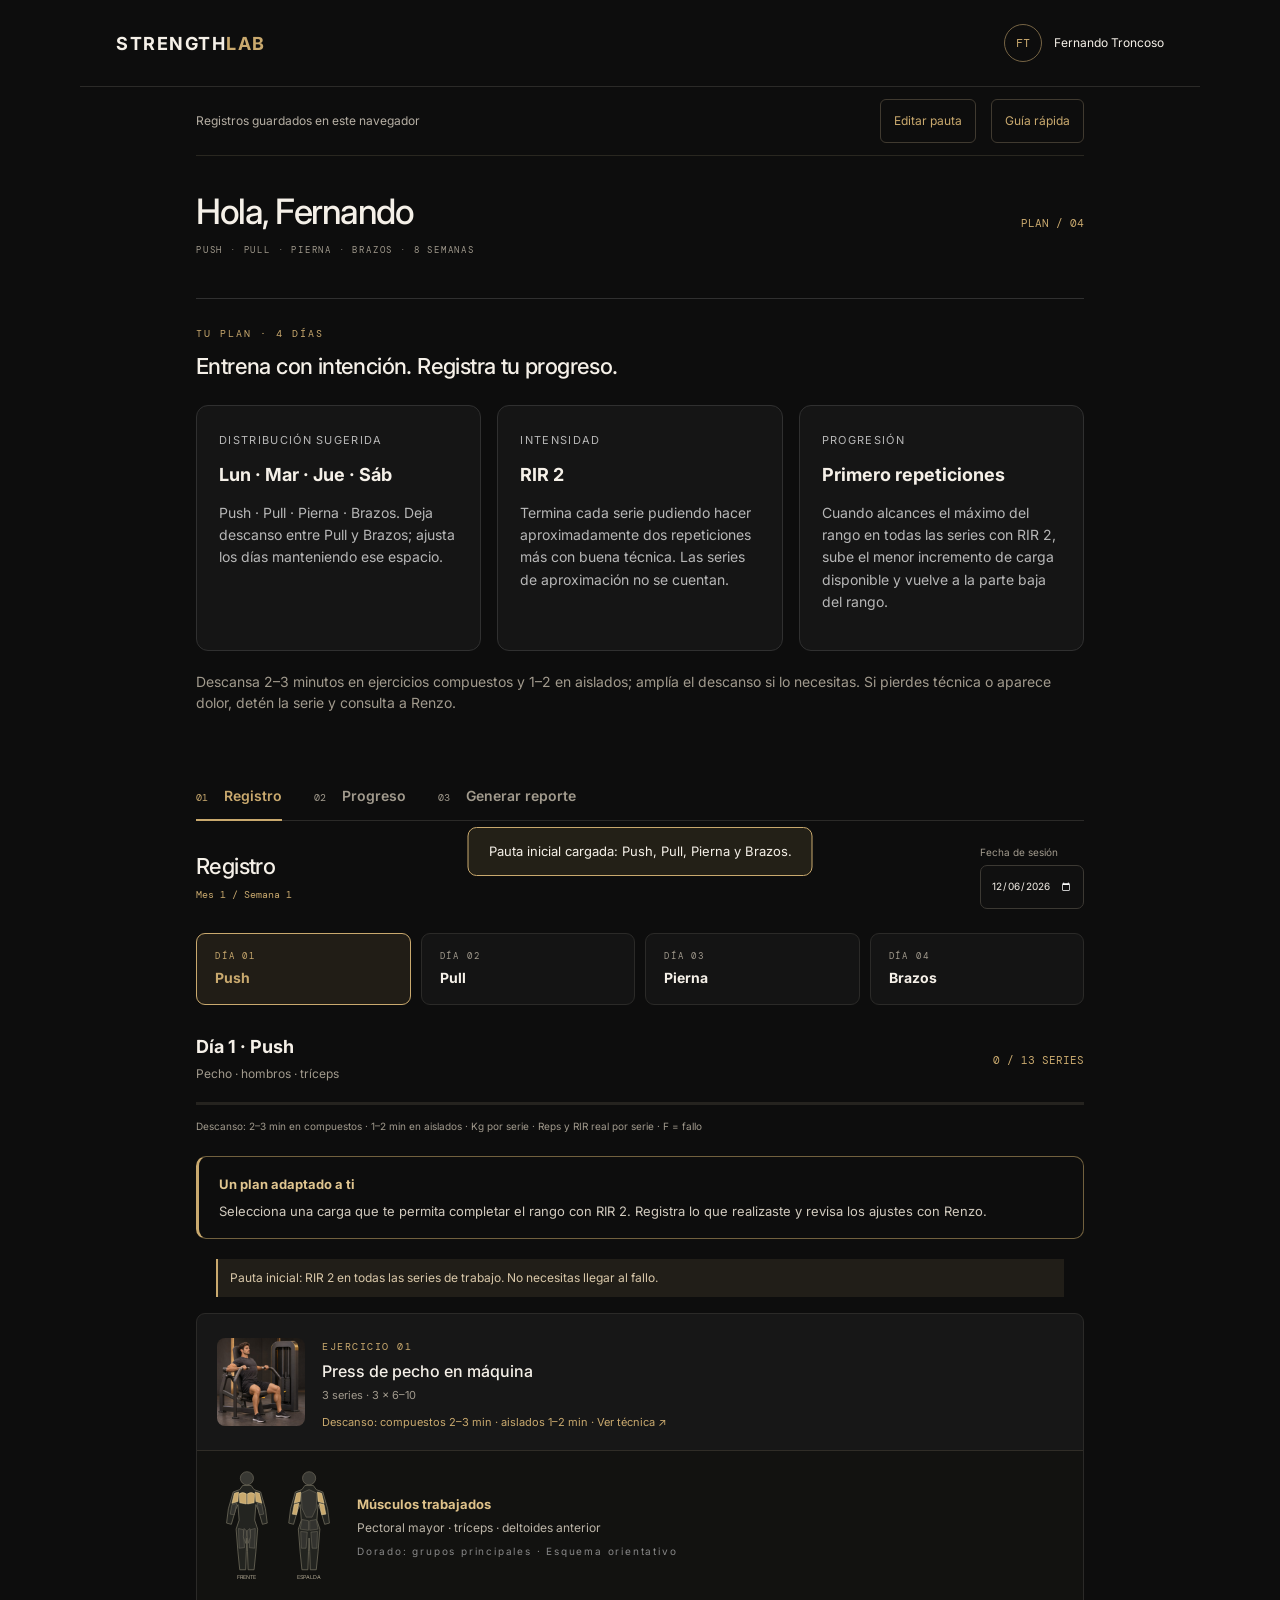
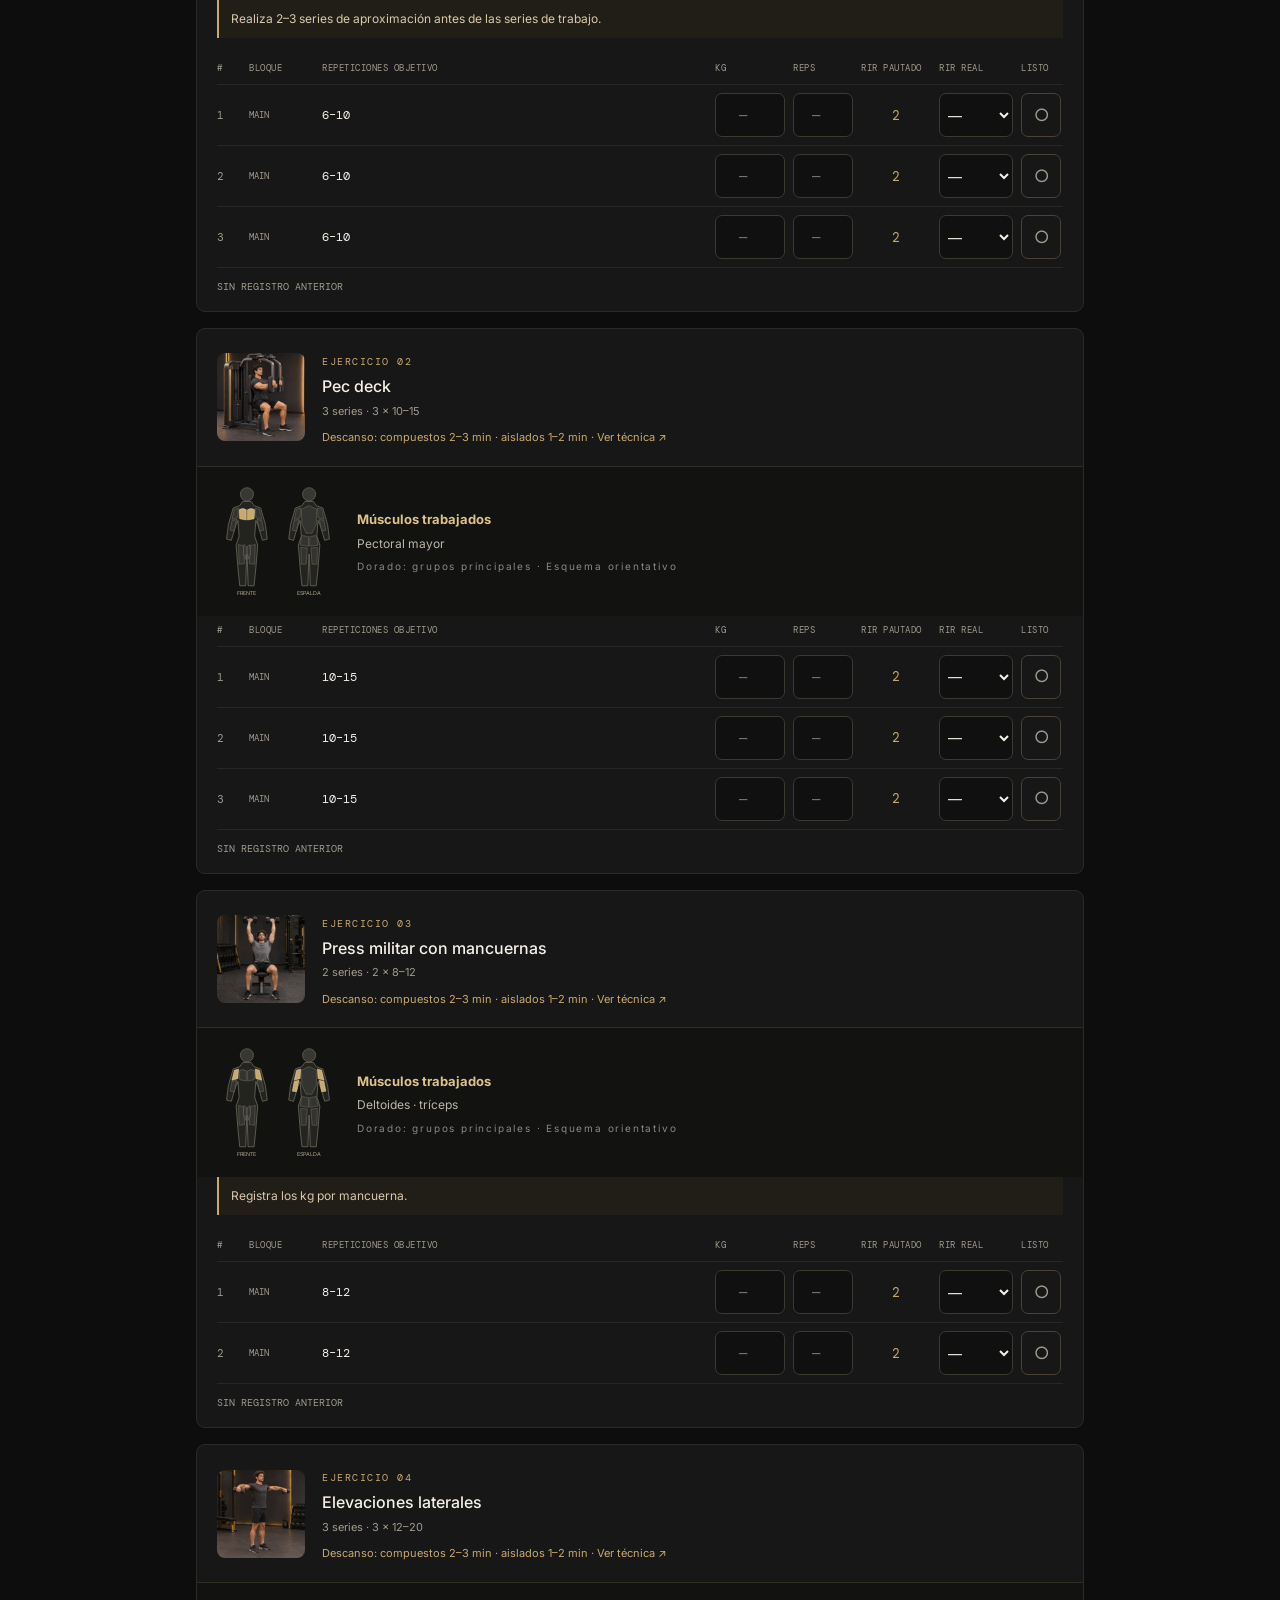
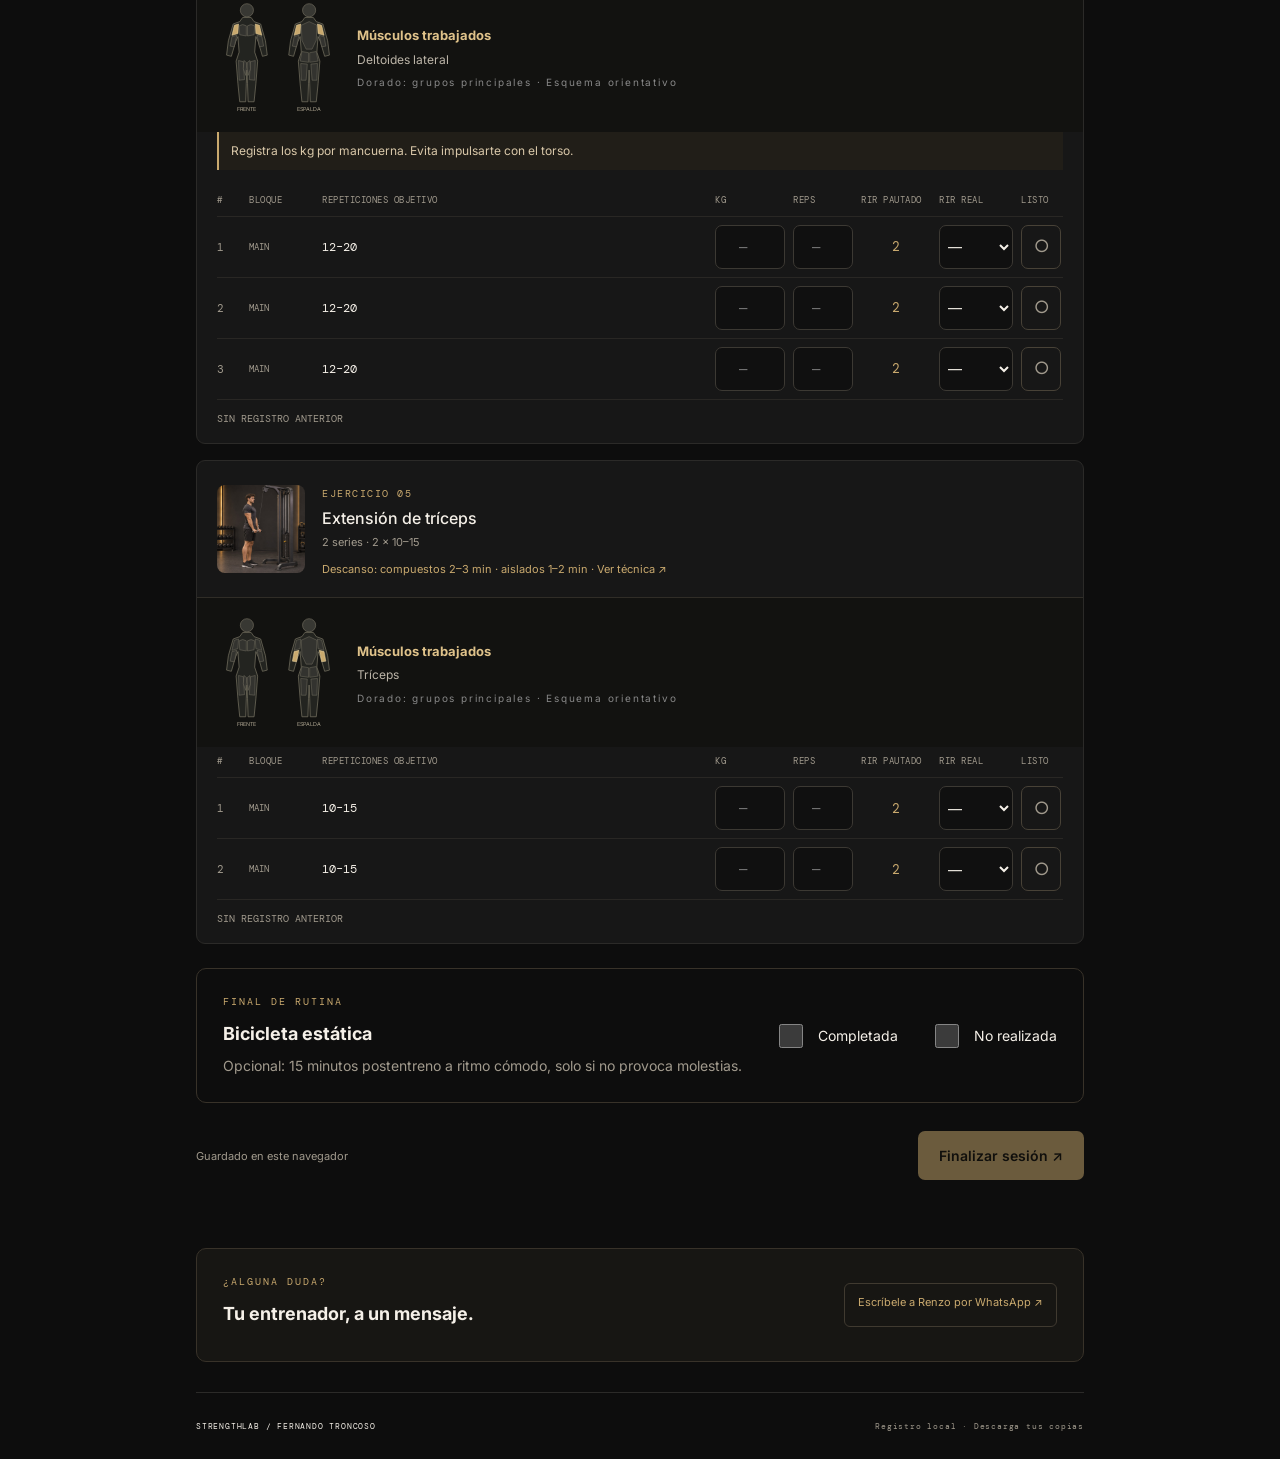
==== commit 15d2acbc: "Create Fernando Troncoso four-day training program with empty personal records" ====
--- a/index.html
+++ b/index.html
@@ -1,12 +1,12 @@
 <!doctype html>
-<html lang="es"><head><meta charset="utf-8"><meta name="viewport" content="width=device-width,initial-scale=1,viewport-fit=cover"><meta name="theme-color" content="#0D0D0D"><meta name="description" content="Demo interactiva de StrengthLab: descubre cómo se verá tu rutina, tu registro y tu progreso."><meta name="robots" content="noindex"><title>Hola (usuario) · StrengthLab Demo</title><link rel="preconnect" href="https://fonts.googleapis.com"><link rel="stylesheet" href="https://fonts.googleapis.com/css2?family=Playfair+Display:wght@600;700&family=DM+Mono:wght@400;500&family=Inter:wght@400;500;600;700&display=swap"><link rel="stylesheet" href="style.css?v=demo-onboarding-r3"><script src="routine.js?v=demo-onboarding-r3" defer></script><script src="technique.js?v=demo-onboarding-r3" defer></script><script src="vendor/jspdf.umd.min.js?v=demo-onboarding-r3" defer></script><script src="vendor/jspdf.plugin.autotable.min.js?v=demo-onboarding-r3" defer></script><link rel="stylesheet" href="cloud.css?v=demo-onboarding-r3"><script src="plan.js?v=demo-onboarding-r3" defer></script><script src="demo-seed.js" defer></script><script src="local.js?v=demo-onboarding-r3" defer></script><script src="muscles.js?v=demo-onboarding-r3" defer></script><script src="app.js?v=demo-onboarding-r3" defer></script><script src="reports.js?v=demo-onboarding-r3" defer></script><script src="editor.js?v=demo-onboarding-r3" defer></script><script src="onboarding.js?v=20261106" defer></script><link rel="stylesheet" href="demo.css"><script src="demo.js" defer></script></head>
-<body><header><a class="brand" href="#registro" aria-label="StrengthLab registro">STRENGTH<span>LAB</span></a><div class="athlete"><span class="avatar" id="demo-avatar">SL</span><span id="demo-athlete">Tu espacio personal</span></div></header>
-<main id="workspace"><section class="demo-bar" aria-label="Controles de demostración"><div><span class="eyebrow">EXPERIENCIA STRENGTHLAB</span><p>Tu rutina. Tu registro. Tu progreso.</p><small>Datos de ejemplo para explorar durante tu llamada.</small></div><form id="demo-personalize"><label for="demo-name">Nombre del usuario</label><div class="demo-input"><input id="demo-name" maxlength="40" placeholder="(usuario)" autocomplete="off"><button class="quiet" type="submit">Personalizar ↗</button></div></form><button id="demo-reset" class="quiet" type="button">Reiniciar demo</button></section><div class="account-bar"><span id="account-role">Registros guardados en este navegador</span><div><button id="edit-plan" class="quiet">Editar pauta</button><button id="show-guide" class="quiet">Guía rápida</button></div></div><div id="sync-alert" role="status" hidden></div><section class="intro"><div><h1>Hola, <em id="demo-greeting">(usuario)</em></h1><p class="plan-meta">ASÍ SE VERÍA TU RUTINA · 3 DÍAS · 8 SEMANAS</p></div><span class="minimal-mark">DEMO / 03</span></section>
-<section class="demo-includes" aria-labelledby="includes-title"><p class="eyebrow">TU EXPERIENCIA STRENGTHLAB</p><h2 id="includes-title">Así acompañamos tu entrenamiento</h2><div class="demo-benefits"><article><span>01 / PLAN</span><h3>Tu rutina, clara</h3><p>Ejercicios, series, repeticiones y esfuerzo pautado en un solo lugar.</p></article><article><span>02 / REGISTRO</span><h3>Cada sesión cuenta</h3><p>Registra tus cargas y repeticiones para revisar cómo vas avanzando.</p></article><article><span>03 / SEGUIMIENTO</span><h3>Tu progreso, visible</h3><p>Consulta tu historial y genera un reporte semanal para compartir con tu entrenador.</p></article></div><p class="muted">Explora esta demostración con datos de ejemplo. Tu plan real se adapta a tu objetivo, nivel y disponibilidad.</p></section><nav aria-label="Secciones"><button data-tab="registro" class="active">01 <span>Registro</span></button><button data-tab="progreso">02 <span>Progreso</span></button><button data-tab="reporte">03 <span>Generar reporte</span></button></nav>
-<section id="coach" hidden><div class="section-top"><div><p class="eyebrow">PAUTA DEL ENTRENADOR · DEMO</p><h2>Pauta y videos de referencia</h2></div><button id="close-editor" class="quiet">Volver al registro</button></div><p class="muted">Define las series, repeticiones y el RIR objetivo de cada serie y pega el video de cada ejercicio. F = fallo; 0 = ninguna repetición en reserva sin intentar otra. Los campos vacíos quedan sin pautar. Esta pauta de ejemplo se muestra durante todo el programa demo.</p><p class="note">La pauta se guarda en este navegador. Usa «Crear enlace de pauta» para mostrar cómo se comparten los ajustes. Las sesiones ya registradas conservan su pauta original. Este editor no tiene contraseña.</p><form id="plan-form"><div id="plan-fields"></div><div class="editor-actions"><button class="primary" type="submit">Guardar pauta</button><button class="quiet" id="share-plan" type="button">Crear enlace de pauta ↗</button><button class="quiet" id="export-plan" type="button">Descargar pauta</button><label class="quiet file">Importar pauta<input id="import-plan" type="file" accept="application/json"></label></div><p id="plan-status" role="status"></p><div id="plan-link-box" hidden><label>Enlace de demostración<textarea id="plan-link" rows="3" readonly></textarea></label><button id="copy-plan-link" type="button" class="quiet">Copiar enlace</button></div></form></section><section id="registro"><div class="section-top"><div><h2>Registro</h2><p id="session-period" class="period-caption"></p></div><label class="date-label">Fecha de sesión<input type="date" id="date" required></label></div><div class="days" id="days"></div><div class="session-head"><div><h3 id="day-title"></h3><p class="muted" id="day-description"></p></div><span id="completion" class="mono"></span></div><div class="meter"><i id="meter"></i></div><p class="help">Descanso recomendado: 3 minutos entre series · Kg por serie · Reps y RIR real por serie · F = fallo</p><aside class="care-note"><strong>Un plan adaptado a ti</strong><p>Esta es una rutina de ejemplo. En tu asesoría, los ejercicios, las series y la progresión se adaptan a tu objetivo, experiencia y disponibilidad.</p></aside><p class="note">Pauta de ejemplo: RIR 1 en multiarticulares y F en aislados. F = fallo técnico: termina cuando no puedas completar otra repetición con buena técnica.</p><div id="exercises"></div><section class="cardio-card" id="cardio-card"><div><p class="eyebrow">FINAL DE RUTINA</p><h3>Bicicleta estática</h3><p class="muted">15 minutos postentreno · ritmo cómodo, solo si no provoca molestias.</p></div><label class="cardio-check"><input id="cardio-done" type="checkbox"><span>Completada</span></label><label class="cardio-check"><input id="cardio-skipped" type="checkbox"><span>Omitida por molestias</span></label></section><div class="session-footer"><p id="save-status" role="status">Guardado en este navegador</p><button id="finish" class="primary">Finalizar sesión <span>↗</span></button></div></section>
-<section id="progreso" hidden><div class="section-top"><div><h2>Progreso</h2></div></div><div class="stats" id="stats"></div><div class="chart-card"><label for="exercise-select" class="eyebrow">EVOLUCIÓN POR EJERCICIO</label><select id="exercise-select"></select><p class="muted">Mayor carga de una serie completada en cada sesión · kg</p><div id="chart"></div></div><div class="section-top"><h3>Historial de sesiones</h3><button class="quiet" id="export">Descargar historial ↓</button></div><div id="history"></div><details class="backup"><summary>Guardar o recuperar una copia</summary><p class="muted">Descarga una copia de tus registros. Las copias corresponden a este programa de demostración.</p><button class="quiet" id="backup">Descargar copia</button><label class="quiet file">Importar copia<input id="import" type="file" accept="application/json"></label></details></section>
+<html lang="es"><head><meta charset="utf-8"><meta name="viewport" content="width=device-width,initial-scale=1,viewport-fit=cover"><meta name="theme-color" content="#0D0D0D"><meta name="description" content="Rutina de Fernando Troncoso: Push, Pull, Pierna y Brazos. Registro de cargas y seguimiento."><meta name="robots" content="noindex"><title>Fernando Troncoso · StrengthLab</title><link rel="preconnect" href="https://fonts.googleapis.com"><link rel="stylesheet" href="https://fonts.googleapis.com/css2?family=Playfair+Display:wght@600;700&family=DM+Mono:wght@400;500&family=Inter:wght@400;500;600;700&display=swap"><link rel="stylesheet" href="style.css?v=fernando-v1"><script src="routine.js?v=fernando-v1" defer></script><script src="technique.js?v=fernando-v1" defer></script><script src="vendor/jspdf.umd.min.js?v=fernando-v1" defer></script><script src="vendor/jspdf.plugin.autotable.min.js?v=fernando-v1" defer></script><link rel="stylesheet" href="cloud.css?v=fernando-v1"><script src="plan.js?v=fernando-v1" defer></script><script src="local.js?v=fernando-v1" defer></script><script src="muscles.js?v=fernando-v1" defer></script><script src="app.js?v=fernando-v1" defer></script><script src="reports.js?v=fernando-v1" defer></script><script src="editor.js?v=fernando-v1" defer></script><script src="onboarding.js?v=fernando-v1" defer></script><link rel="stylesheet" href="demo.css"></head>
+<body><header><a class="brand" href="#registro" aria-label="StrengthLab registro">STRENGTH<span>LAB</span></a><div class="athlete"><span class="avatar" id="demo-avatar">FT</span><span id="demo-athlete">Fernando Troncoso</span></div></header>
+<main id="workspace"><div class="account-bar"><span id="account-role">Registros guardados en este navegador</span><div><button id="edit-plan" class="quiet">Editar pauta</button><button id="show-guide" class="quiet">Guía rápida</button></div></div><div id="sync-alert" role="status" hidden></div><section class="intro"><div><h1>Hola, <em id="demo-greeting">Fernando</em></h1><p class="plan-meta">PUSH · PULL · PIERNA · BRAZOS · 8 SEMANAS</p></div><span class="minimal-mark">PLAN / 04</span></section>
+<section class="demo-includes"><p class="eyebrow">TU PLAN · 4 DÍAS</p><h2>Entrena con intención. Registra tu progreso.</h2><div class="demo-benefits"><article><span>DISTRIBUCIÓN SUGERIDA</span><h3>Lun · Mar · Jue · Sáb</h3><p>Push · Pull · Pierna · Brazos. Deja descanso entre Pull y Brazos; ajusta los días manteniendo ese espacio.</p></article><article><span>INTENSIDAD</span><h3>RIR 2</h3><p>Termina cada serie pudiendo hacer aproximadamente dos repeticiones más con buena técnica. Las series de aproximación no se cuentan.</p></article><article><span>PROGRESIÓN</span><h3>Primero repeticiones</h3><p>Cuando alcances el máximo del rango en todas las series con RIR 2, sube el menor incremento de carga disponible y vuelve a la parte baja del rango.</p></article></div><p class="muted">Descansa 2–3 minutos en ejercicios compuestos y 1–2 en aislados; amplía el descanso si lo necesitas. Si pierdes técnica o aparece dolor, detén la serie y consulta a Renzo.</p></section><nav aria-label="Secciones"><button data-tab="registro" class="active">01 <span>Registro</span></button><button data-tab="progreso">02 <span>Progreso</span></button><button data-tab="reporte">03 <span>Generar reporte</span></button></nav>
+<section id="coach" hidden><div class="section-top"><div><p class="eyebrow">PAUTA DEL ENTRENADOR</p><h2>Pauta y videos de referencia</h2></div><button id="close-editor" class="quiet">Volver al registro</button></div><p class="muted">Define las series, repeticiones y el RIR objetivo de cada serie y pega el video de cada ejercicio. F = fallo; 0 = ninguna repetición en reserva sin intentar otra. Los campos vacíos quedan sin pautar. Esta pauta se aplica a las sesiones nuevas del programa.</p><p class="note">La pauta se guarda en este navegador. Usa «Crear enlace de pauta» para compartir los ajustes. Las sesiones ya registradas conservan su pauta original. Este editor no tiene contraseña.</p><form id="plan-form"><div id="plan-fields"></div><div class="editor-actions"><button class="primary" type="submit">Guardar pauta</button><button class="quiet" id="share-plan" type="button">Crear enlace de pauta ↗</button><button class="quiet" id="export-plan" type="button">Descargar pauta</button><label class="quiet file">Importar pauta<input id="import-plan" type="file" accept="application/json"></label></div><p id="plan-status" role="status"></p><div id="plan-link-box" hidden><label>Enlace de pauta<textarea id="plan-link" rows="3" readonly></textarea></label><button id="copy-plan-link" type="button" class="quiet">Copiar enlace</button></div></form></section><section id="registro"><div class="section-top"><div><h2>Registro</h2><p id="session-period" class="period-caption"></p></div><label class="date-label">Fecha de sesión<input type="date" id="date" required></label></div><div class="days" id="days"></div><div class="session-head"><div><h3 id="day-title"></h3><p class="muted" id="day-description"></p></div><span id="completion" class="mono"></span></div><div class="meter"><i id="meter"></i></div><p class="help">Descanso: 2–3 min en compuestos · 1–2 min en aislados · Kg por serie · Reps y RIR real por serie · F = fallo</p><aside class="care-note"><strong>Un plan adaptado a ti</strong><p>Selecciona una carga que te permita completar el rango con RIR 2. Registra lo que realizaste y revisa los ajustes con Renzo.</p></aside><p class="note">Pauta inicial: RIR 2 en todas las series de trabajo. No necesitas llegar al fallo.</p><div id="exercises"></div><section class="cardio-card" id="cardio-card"><div><p class="eyebrow">FINAL DE RUTINA</p><h3>Bicicleta estática</h3><p class="muted">Opcional: 15 minutos postentreno a ritmo cómodo, solo si no provoca molestias.</p></div><label class="cardio-check"><input id="cardio-done" type="checkbox"><span>Completada</span></label><label class="cardio-check"><input id="cardio-skipped" type="checkbox"><span>No realizada</span></label></section><div class="session-footer"><p id="save-status" role="status">Guardado en este navegador</p><button id="finish" class="primary">Finalizar sesión <span>↗</span></button></div></section>
+<section id="progreso" hidden><div class="section-top"><div><h2>Progreso</h2></div></div><div class="stats" id="stats"></div><div class="chart-card"><label for="exercise-select" class="eyebrow">EVOLUCIÓN POR EJERCICIO</label><select id="exercise-select"></select><p class="muted">Mayor carga de una serie completada en cada sesión · kg</p><div id="chart"></div></div><div class="section-top"><h3>Historial de sesiones</h3><button class="quiet" id="export">Descargar historial ↓</button></div><div id="history"></div><details class="backup"><summary>Guardar o recuperar una copia</summary><p class="muted">Descarga una copia de tus registros. Las copias corresponden a este programa de Fernando.</p><button class="quiet" id="backup">Descargar copia</button><label class="quiet file">Importar copia<input id="import" type="file" accept="application/json"></label></details></section>
 <section id="reporte" hidden><div class="section-top"><h2>Reporte semanal</h2><span class="mono">02 MESES / 08 SEMANAS</span></div>
 <div class="report-controls"><div class="report-settings"><label class="date-label">Inicio del programa<input type="date" id="program-start" required></label><p class="muted">Cada mes tiene 4 semanas de 7 días.</p></div><div class="months" aria-label="Mes del reporte"><button data-month="0">Mes 1</button><button data-month="1">Mes 2</button></div><div id="report-weeks" class="report-weeks" aria-label="Semana del reporte"></div><div class="report-selection"><span id="report-range"></span><button id="generate-report" class="primary">Generar reporte ↗</button></div></div>
 <div id="report-output" aria-live="polite"><div class="empty">Selecciona una semana para generar su reporte.</div></div></section>
-<aside class="coach-contact"><div><p class="eyebrow">¿ALGUNA DUDA?</p><h3>Tu entrenador, a un mensaje.</h3></div><a class="quiet" href="https://wa.me/56957528873" target="_blank" rel="noopener noreferrer">Escríbele a Renzo por WhatsApp ↗</a></aside><footer><span>STRENGTHLAB / DEMO INTERACTIVA</span><span class="muted">Registro local · Descarga tus copias</span></footer></main><dialog id="onboarding" aria-labelledby="welcome-title" aria-describedby="welcome-description"><div class="welcome-top"><p class="eyebrow">STRENGTHLAB · TU GUÍA</p><button id="welcome-skip" class="quiet" type="button">Ver después</button></div><div class="welcome-progress" aria-hidden="true"><i></i><i></i><i></i><i></i><i></i></div><p id="welcome-step" class="eyebrow" aria-live="polite"></p><h2 id="welcome-title" tabindex="-1"></h2><p id="welcome-description" class="muted"></p><div id="welcome-content"></div><div class="welcome-actions"><button id="welcome-back" class="quiet" type="button">Atrás</button><button id="start-training" class="primary" type="button">Siguiente →</button></div><p class="welcome-foot">Puedes volver a esta guía desde «Guía rápida».</p></dialog><dialog id="photo" aria-labelledby="photo-title"><button id="close-photo" aria-label="Cerrar detalle del ejercicio">×</button><img alt=""><div class="technique-content"><p id="photo-caption" class="eyebrow"></p><h2 id="photo-title"></h2><p class="rest-detail">Descanso recomendado: <strong>3 minutos entre series</strong></p><div id="photo-muscles"></div><h3>Recomendación técnica</h3><ul id="photo-technique"></ul><p id="photo-coach-note" class="note" hidden></p></div></dialog><div id="toast" role="status" hidden></div></body></html>
+<aside class="coach-contact"><div><p class="eyebrow">¿ALGUNA DUDA?</p><h3>Tu entrenador, a un mensaje.</h3></div><a class="quiet" href="https://wa.me/56957528873" target="_blank" rel="noopener noreferrer">Escríbele a Renzo por WhatsApp ↗</a></aside><footer><span>STRENGTHLAB / FERNANDO TRONCOSO</span><span class="muted">Registro local · Descarga tus copias</span></footer></main><dialog id="onboarding" aria-labelledby="welcome-title" aria-describedby="welcome-description"><div class="welcome-top"><p class="eyebrow">STRENGTHLAB · TU GUÍA</p><button id="welcome-skip" class="quiet" type="button">Ver después</button></div><div class="welcome-progress" aria-hidden="true"><i></i><i></i><i></i><i></i><i></i></div><p id="welcome-step" class="eyebrow" aria-live="polite"></p><h2 id="welcome-title" tabindex="-1"></h2><p id="welcome-description" class="muted"></p><div id="welcome-content"></div><div class="welcome-actions"><button id="welcome-back" class="quiet" type="button">Atrás</button><button id="start-training" class="primary" type="button">Siguiente →</button></div><p class="welcome-foot">Puedes volver a esta guía desde «Guía rápida».</p></dialog><dialog id="photo" aria-labelledby="photo-title"><button id="close-photo" aria-label="Cerrar detalle del ejercicio">×</button><img alt=""><div class="technique-content"><p id="photo-caption" class="eyebrow"></p><h2 id="photo-title"></h2><p class="rest-detail">Descanso recomendado: <strong>2–3 min en compuestos; 1–2 min en aislados</strong></p><div id="photo-muscles"></div><h3>Recomendación técnica</h3><ul id="photo-technique"></ul><p id="photo-coach-note" class="note" hidden></p></div></dialog><div id="toast" role="status" hidden></div></body></html>
 
--- a/demo.css
+++ b/demo.css
@@ -1,3 +1,5 @@
 .demo-bar{display:flex;gap:24px;align-items:center;justify-content:space-between;border:1px solid #343434;border-radius:12px;padding:22px 24px;margin:24px 0;background:linear-gradient(115deg,#1c1d1e,#111);flex-wrap:wrap}.demo-bar p{font-size:18px;margin:8px 0}.demo-bar small{color:#aaa}.demo-bar .eyebrow{color:#c7ba95}.demo-bar label{display:block;font-size:11px;letter-spacing:.06em;color:#aaa;margin-bottom:8px}.demo-input{display:flex;gap:8px}.demo-input input{min-width:0;width:170px;background:#0d0d0d;color:#fafafa;border:1px solid #494949;padding:12px;border-radius:6px;font:inherit}.demo-input input:focus{outline:2px solid #c7ba95;outline-offset:2px}.demo-bar button{white-space:nowrap}.demo-bar #demo-reset{font-size:12px}.intro h1{overflow-wrap:anywhere}.athlete{max-width:45%}#demo-athlete{overflow:hidden;text-overflow:ellipsis;white-space:nowrap}@media(max-width:650px){.demo-bar{padding:18px;gap:18px}.demo-bar>div,.demo-bar form{width:100%}.demo-input input{flex:1;width:100px}.demo-input button{padding:10px}.demo-bar #demo-reset{width:100%}.athlete{font-size:11px}}
 
 .demo-includes{padding:28px 0;border-top:1px solid #303030;margin:16px 0}.demo-includes h2{margin:10px 0 24px}.demo-benefits{display:grid;grid-template-columns:repeat(3,1fr);gap:16px}.demo-benefits article{padding:22px;background:#151515;border:1px solid #303030;border-radius:12px}.demo-benefits span{font-size:11px;letter-spacing:.12em;color:#b7b7b7}.demo-benefits h3{margin:12px 0;font-size:18px}.demo-benefits p{font-size:14px;line-height:1.6;color:#b7b7b7}.demo-includes>.muted{margin-top:20px}@media(max-width:700px){.demo-benefits{grid-template-columns:1fr}}
+
+.days{grid-template-columns:repeat(4,minmax(0,1fr))}@media(max-width:650px){.days{grid-template-columns:repeat(2,minmax(0,1fr))}}
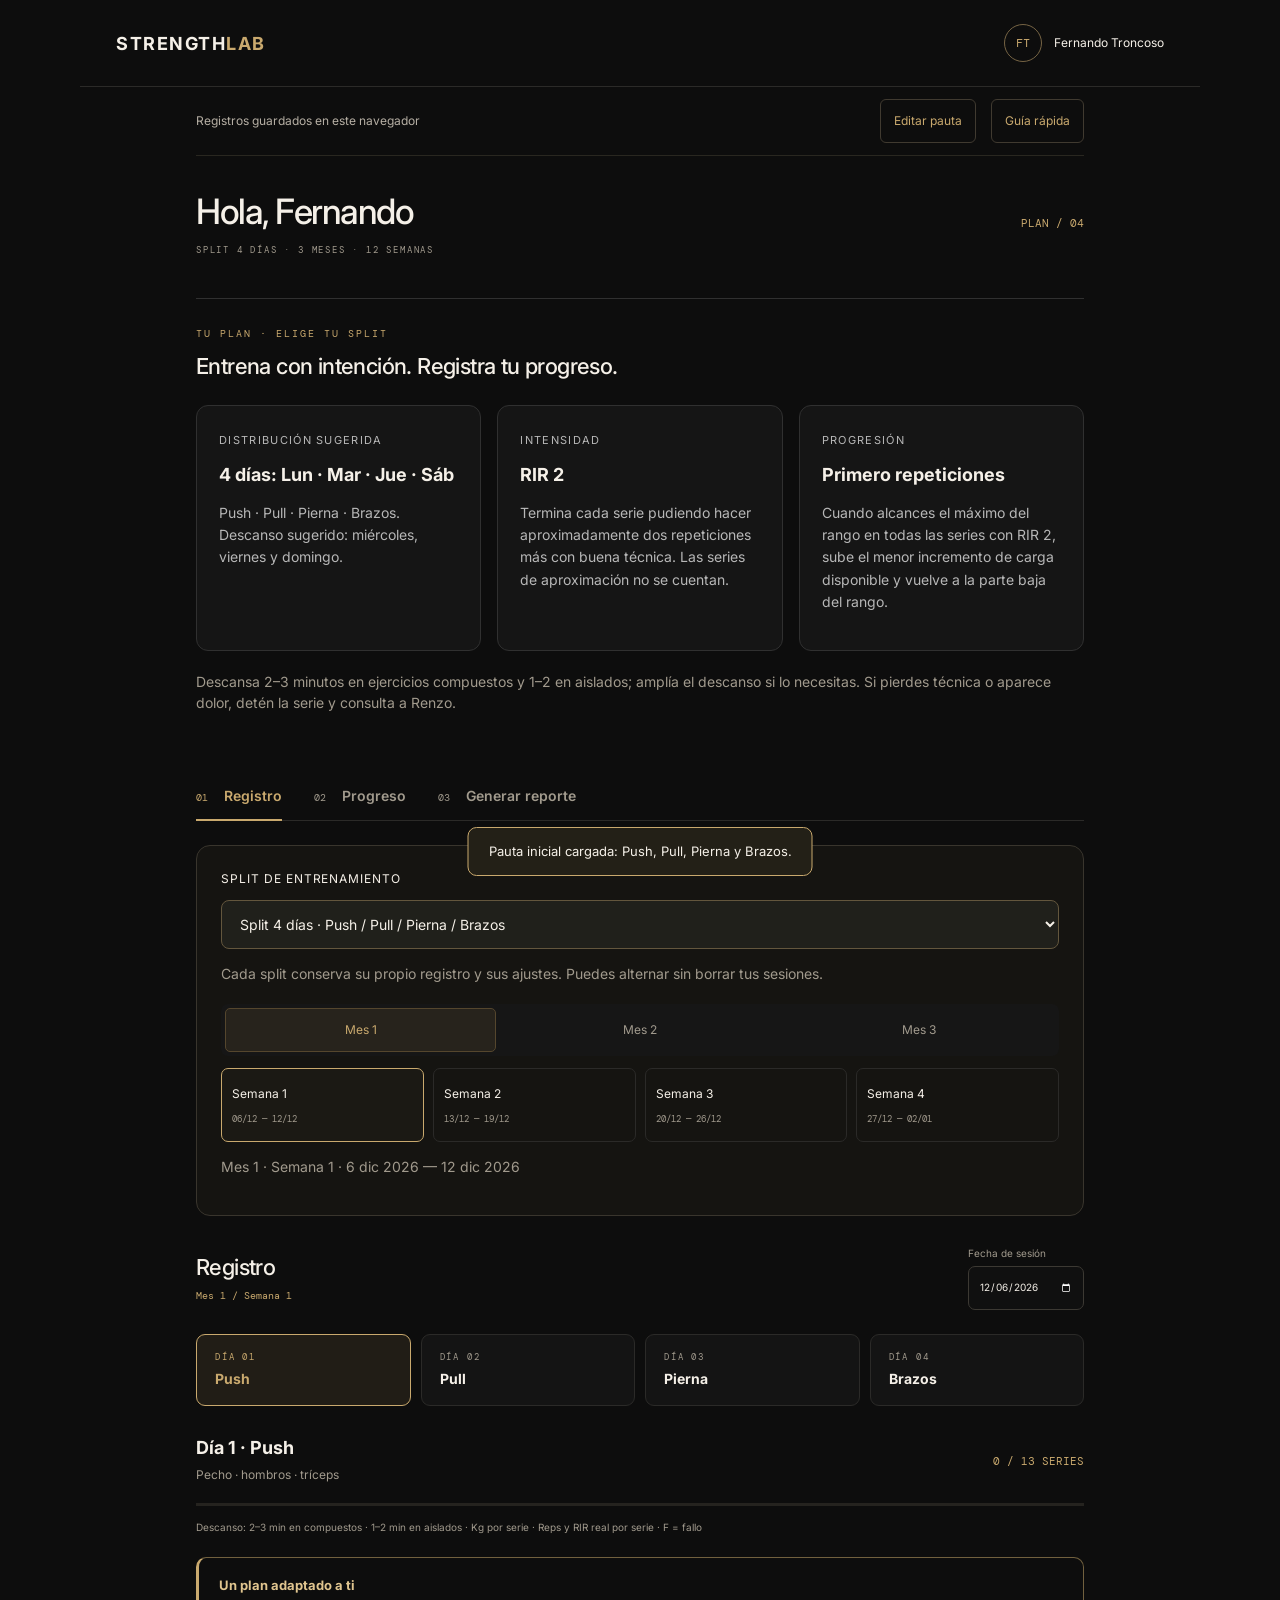
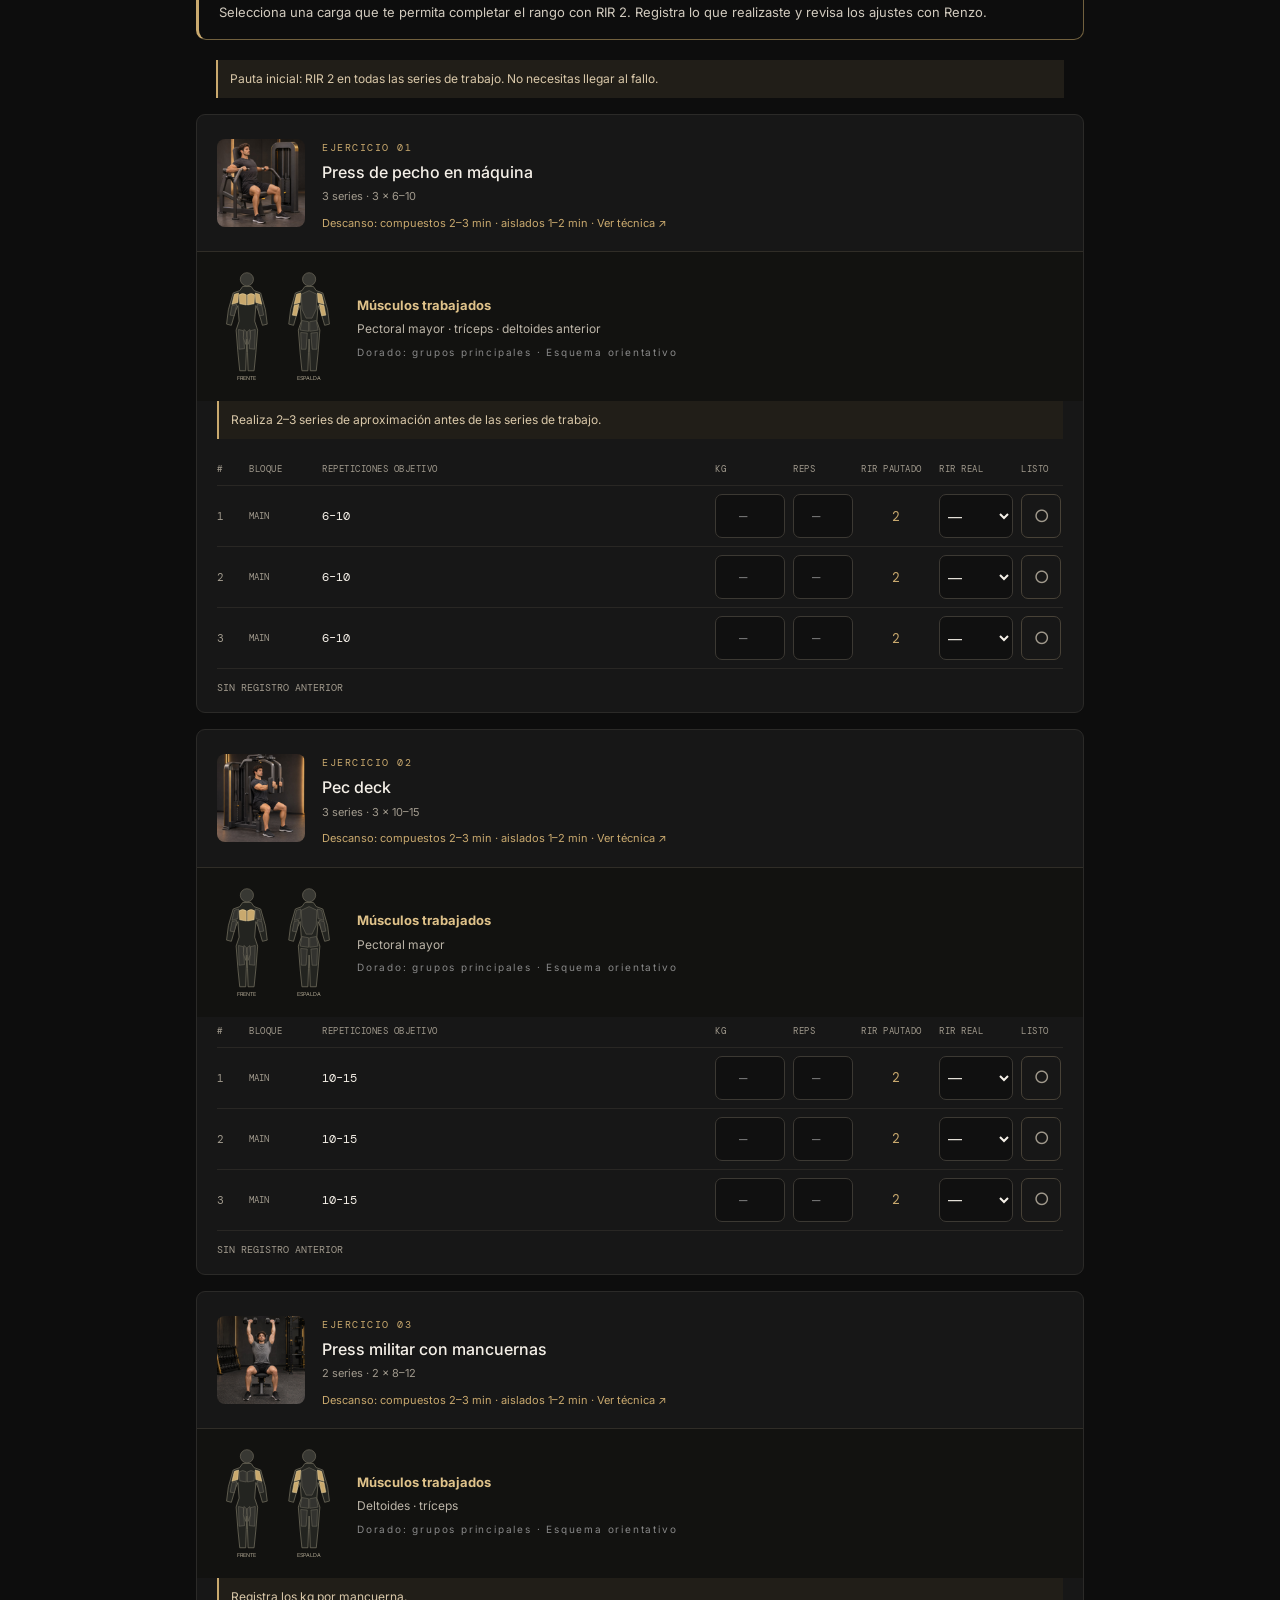
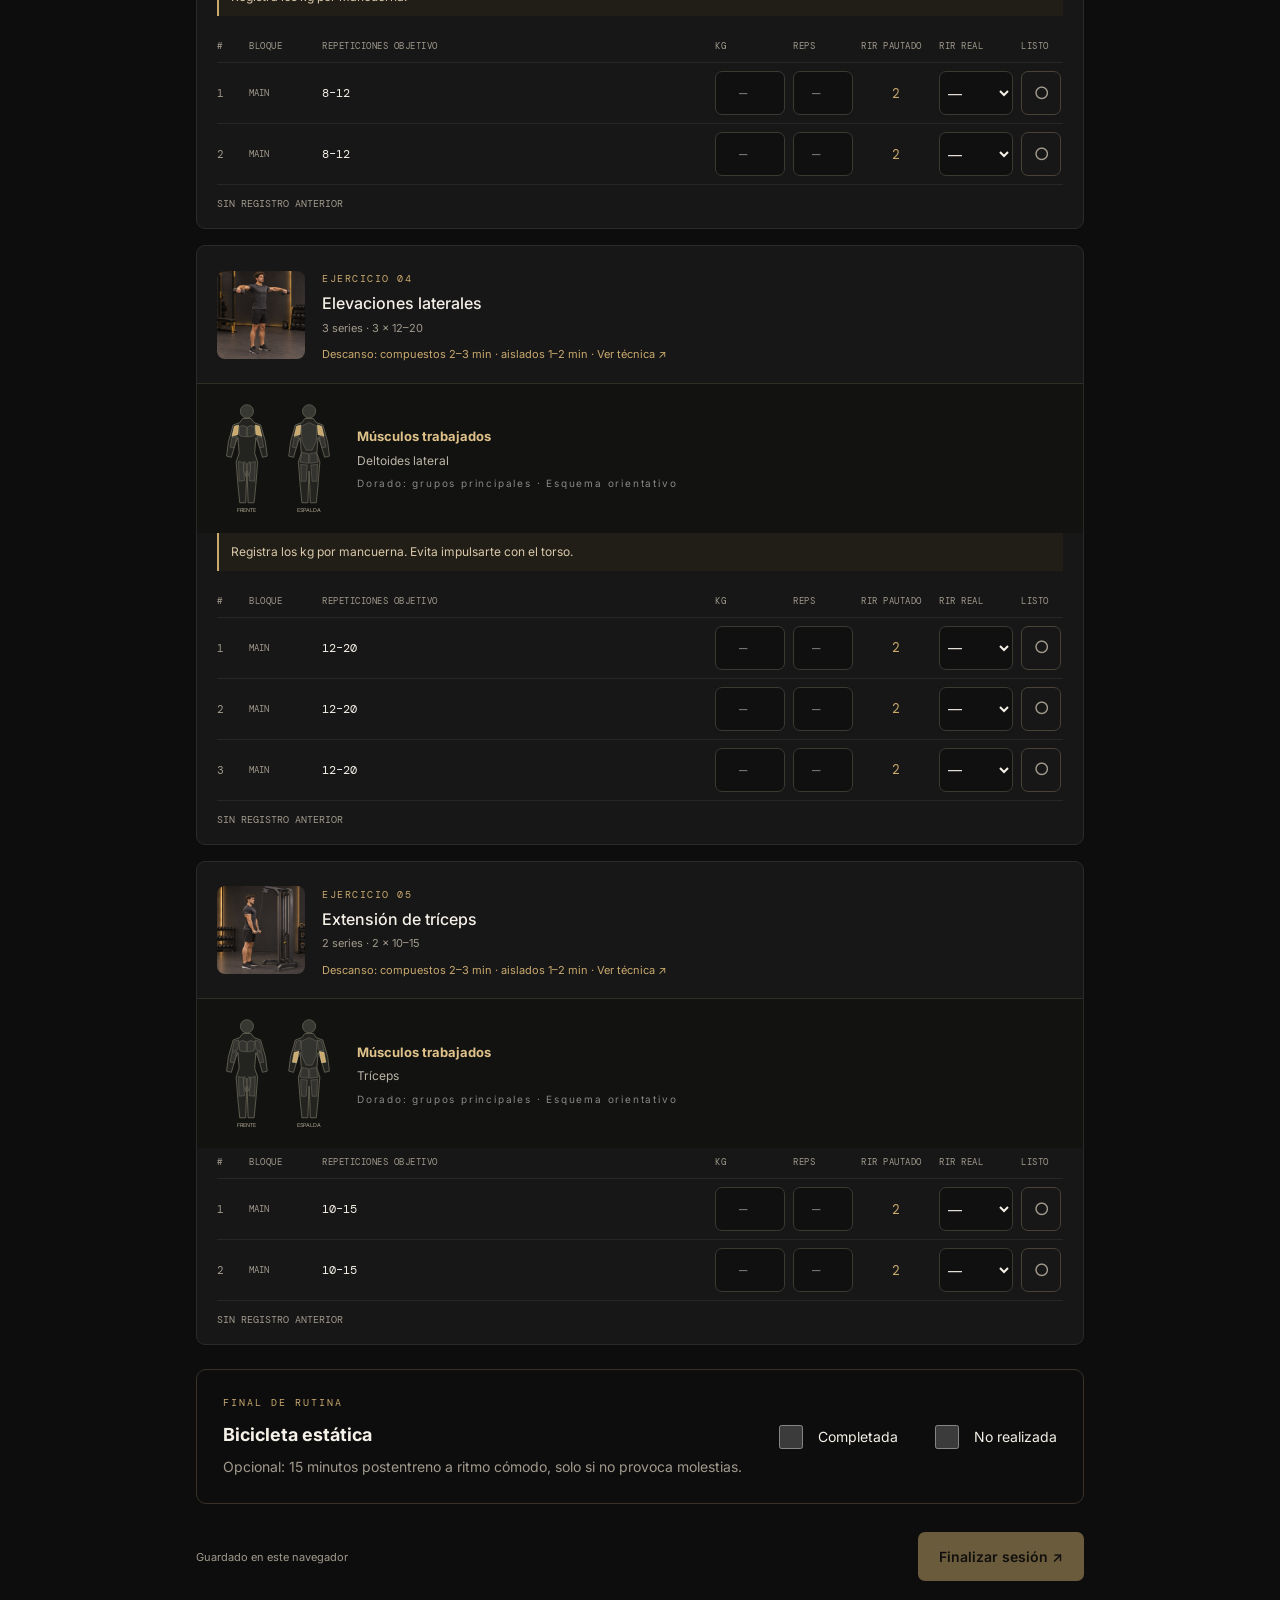
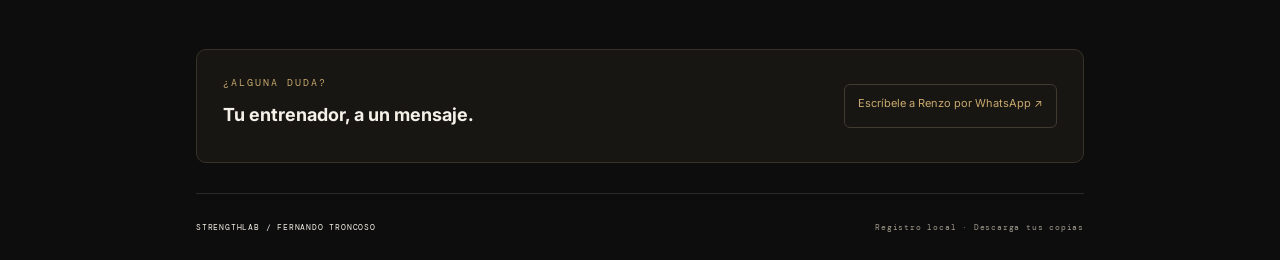
==== commit 51aeda5d: "Add 4 and 5 day splits and twelve-week program navigation" ====
--- a/index.html
+++ b/index.html
@@ -1,12 +1,12 @@
 <!doctype html>
-<html lang="es"><head><meta charset="utf-8"><meta name="viewport" content="width=device-width,initial-scale=1,viewport-fit=cover"><meta name="theme-color" content="#0D0D0D"><meta name="description" content="Rutina de Fernando Troncoso: Push, Pull, Pierna y Brazos. Registro de cargas y seguimiento."><meta name="robots" content="noindex"><title>Fernando Troncoso · StrengthLab</title><link rel="preconnect" href="https://fonts.googleapis.com"><link rel="stylesheet" href="https://fonts.googleapis.com/css2?family=Playfair+Display:wght@600;700&family=DM+Mono:wght@400;500&family=Inter:wght@400;500;600;700&display=swap"><link rel="stylesheet" href="style.css?v=fernando-v1"><script src="routine.js?v=fernando-v1" defer></script><script src="technique.js?v=fernando-v1" defer></script><script src="vendor/jspdf.umd.min.js?v=fernando-v1" defer></script><script src="vendor/jspdf.plugin.autotable.min.js?v=fernando-v1" defer></script><link rel="stylesheet" href="cloud.css?v=fernando-v1"><script src="plan.js?v=fernando-v1" defer></script><script src="local.js?v=fernando-v1" defer></script><script src="muscles.js?v=fernando-v1" defer></script><script src="app.js?v=fernando-v1" defer></script><script src="reports.js?v=fernando-v1" defer></script><script src="editor.js?v=fernando-v1" defer></script><script src="onboarding.js?v=fernando-v1" defer></script><link rel="stylesheet" href="demo.css"></head>
+<html lang="es"><head><meta charset="utf-8"><meta name="viewport" content="width=device-width,initial-scale=1,viewport-fit=cover"><meta name="theme-color" content="#0D0D0D"><meta name="description" content="Rutina de Fernando Troncoso: Push, Pull, Pierna y Brazos. Registro de cargas y seguimiento."><meta name="robots" content="noindex"><title>Fernando Troncoso · StrengthLab</title><link rel="preconnect" href="https://fonts.googleapis.com"><link rel="stylesheet" href="https://fonts.googleapis.com/css2?family=Playfair+Display:wght@600;700&family=DM+Mono:wght@400;500&family=Inter:wght@400;500;600;700&display=swap"><link rel="stylesheet" href="style.css?v=split-v2"><script src="routine.js?v=split-v2" defer></script><script src="technique.js?v=split-v2" defer></script><script src="vendor/jspdf.umd.min.js?v=split-v2" defer></script><script src="vendor/jspdf.plugin.autotable.min.js?v=split-v2" defer></script><link rel="stylesheet" href="cloud.css?v=split-v2"><script src="plan.js?v=split-v2" defer></script><script src="local.js?v=split-v2" defer></script><script src="muscles.js?v=split-v2" defer></script><script src="app.js?v=split-v2" defer></script><script src="reports.js?v=split-v2" defer></script><script src="editor.js?v=split-v2" defer></script><script src="onboarding.js?v=split-v2" defer></script><link rel="stylesheet" href="demo.css?v=split-v2"><script src="program.js?v=split-v2" defer></script></head>
 <body><header><a class="brand" href="#registro" aria-label="StrengthLab registro">STRENGTH<span>LAB</span></a><div class="athlete"><span class="avatar" id="demo-avatar">FT</span><span id="demo-athlete">Fernando Troncoso</span></div></header>
-<main id="workspace"><div class="account-bar"><span id="account-role">Registros guardados en este navegador</span><div><button id="edit-plan" class="quiet">Editar pauta</button><button id="show-guide" class="quiet">Guía rápida</button></div></div><div id="sync-alert" role="status" hidden></div><section class="intro"><div><h1>Hola, <em id="demo-greeting">Fernando</em></h1><p class="plan-meta">PUSH · PULL · PIERNA · BRAZOS · 8 SEMANAS</p></div><span class="minimal-mark">PLAN / 04</span></section>
-<section class="demo-includes"><p class="eyebrow">TU PLAN · 4 DÍAS</p><h2>Entrena con intención. Registra tu progreso.</h2><div class="demo-benefits"><article><span>DISTRIBUCIÓN SUGERIDA</span><h3>Lun · Mar · Jue · Sáb</h3><p>Push · Pull · Pierna · Brazos. Deja descanso entre Pull y Brazos; ajusta los días manteniendo ese espacio.</p></article><article><span>INTENSIDAD</span><h3>RIR 2</h3><p>Termina cada serie pudiendo hacer aproximadamente dos repeticiones más con buena técnica. Las series de aproximación no se cuentan.</p></article><article><span>PROGRESIÓN</span><h3>Primero repeticiones</h3><p>Cuando alcances el máximo del rango en todas las series con RIR 2, sube el menor incremento de carga disponible y vuelve a la parte baja del rango.</p></article></div><p class="muted">Descansa 2–3 minutos en ejercicios compuestos y 1–2 en aislados; amplía el descanso si lo necesitas. Si pierdes técnica o aparece dolor, detén la serie y consulta a Renzo.</p></section><nav aria-label="Secciones"><button data-tab="registro" class="active">01 <span>Registro</span></button><button data-tab="progreso">02 <span>Progreso</span></button><button data-tab="reporte">03 <span>Generar reporte</span></button></nav>
-<section id="coach" hidden><div class="section-top"><div><p class="eyebrow">PAUTA DEL ENTRENADOR</p><h2>Pauta y videos de referencia</h2></div><button id="close-editor" class="quiet">Volver al registro</button></div><p class="muted">Define las series, repeticiones y el RIR objetivo de cada serie y pega el video de cada ejercicio. F = fallo; 0 = ninguna repetición en reserva sin intentar otra. Los campos vacíos quedan sin pautar. Esta pauta se aplica a las sesiones nuevas del programa.</p><p class="note">La pauta se guarda en este navegador. Usa «Crear enlace de pauta» para compartir los ajustes. Las sesiones ya registradas conservan su pauta original. Este editor no tiene contraseña.</p><form id="plan-form"><div id="plan-fields"></div><div class="editor-actions"><button class="primary" type="submit">Guardar pauta</button><button class="quiet" id="share-plan" type="button">Crear enlace de pauta ↗</button><button class="quiet" id="export-plan" type="button">Descargar pauta</button><label class="quiet file">Importar pauta<input id="import-plan" type="file" accept="application/json"></label></div><p id="plan-status" role="status"></p><div id="plan-link-box" hidden><label>Enlace de pauta<textarea id="plan-link" rows="3" readonly></textarea></label><button id="copy-plan-link" type="button" class="quiet">Copiar enlace</button></div></form></section><section id="registro"><div class="section-top"><div><h2>Registro</h2><p id="session-period" class="period-caption"></p></div><label class="date-label">Fecha de sesión<input type="date" id="date" required></label></div><div class="days" id="days"></div><div class="session-head"><div><h3 id="day-title"></h3><p class="muted" id="day-description"></p></div><span id="completion" class="mono"></span></div><div class="meter"><i id="meter"></i></div><p class="help">Descanso: 2–3 min en compuestos · 1–2 min en aislados · Kg por serie · Reps y RIR real por serie · F = fallo</p><aside class="care-note"><strong>Un plan adaptado a ti</strong><p>Selecciona una carga que te permita completar el rango con RIR 2. Registra lo que realizaste y revisa los ajustes con Renzo.</p></aside><p class="note">Pauta inicial: RIR 2 en todas las series de trabajo. No necesitas llegar al fallo.</p><div id="exercises"></div><section class="cardio-card" id="cardio-card"><div><p class="eyebrow">FINAL DE RUTINA</p><h3>Bicicleta estática</h3><p class="muted">Opcional: 15 minutos postentreno a ritmo cómodo, solo si no provoca molestias.</p></div><label class="cardio-check"><input id="cardio-done" type="checkbox"><span>Completada</span></label><label class="cardio-check"><input id="cardio-skipped" type="checkbox"><span>No realizada</span></label></section><div class="session-footer"><p id="save-status" role="status">Guardado en este navegador</p><button id="finish" class="primary">Finalizar sesión <span>↗</span></button></div></section>
-<section id="progreso" hidden><div class="section-top"><div><h2>Progreso</h2></div></div><div class="stats" id="stats"></div><div class="chart-card"><label for="exercise-select" class="eyebrow">EVOLUCIÓN POR EJERCICIO</label><select id="exercise-select"></select><p class="muted">Mayor carga de una serie completada en cada sesión · kg</p><div id="chart"></div></div><div class="section-top"><h3>Historial de sesiones</h3><button class="quiet" id="export">Descargar historial ↓</button></div><div id="history"></div><details class="backup"><summary>Guardar o recuperar una copia</summary><p class="muted">Descarga una copia de tus registros. Las copias corresponden a este programa de Fernando.</p><button class="quiet" id="backup">Descargar copia</button><label class="quiet file">Importar copia<input id="import" type="file" accept="application/json"></label></details></section>
-<section id="reporte" hidden><div class="section-top"><h2>Reporte semanal</h2><span class="mono">02 MESES / 08 SEMANAS</span></div>
-<div class="report-controls"><div class="report-settings"><label class="date-label">Inicio del programa<input type="date" id="program-start" required></label><p class="muted">Cada mes tiene 4 semanas de 7 días.</p></div><div class="months" aria-label="Mes del reporte"><button data-month="0">Mes 1</button><button data-month="1">Mes 2</button></div><div id="report-weeks" class="report-weeks" aria-label="Semana del reporte"></div><div class="report-selection"><span id="report-range"></span><button id="generate-report" class="primary">Generar reporte ↗</button></div></div>
+<main id="workspace"><div class="account-bar"><span id="account-role">Registros guardados en este navegador</span><div><button id="edit-plan" class="quiet">Editar pauta</button><button id="show-guide" class="quiet">Guía rápida</button></div></div><div id="sync-alert" role="status" hidden></div><section class="intro"><div><h1>Hola, <em id="demo-greeting">Fernando</em></h1><p class="plan-meta">SPLIT 4 O 5 DÍAS · 3 MESES · 12 SEMANAS</p></div><span class="minimal-mark">PLAN / 04</span></section>
+<section class="demo-includes"><p class="eyebrow">TU PLAN · ELIGE TU SPLIT</p><h2>Entrena con intención. Registra tu progreso.</h2><div class="demo-benefits"><article><span>DISTRIBUCIÓN SUGERIDA</span><h3 id="split-schedule">4 días: Lun · Mar · Jue · Sáb</h3><p id="split-description">Push · Pull · Pierna · Brazos.</p></article><article><span>INTENSIDAD</span><h3>RIR 2</h3><p>Termina cada serie pudiendo hacer aproximadamente dos repeticiones más con buena técnica. Las series de aproximación no se cuentan.</p></article><article><span>PROGRESIÓN</span><h3>Primero repeticiones</h3><p>Cuando alcances el máximo del rango en todas las series con RIR 2, sube el menor incremento de carga disponible y vuelve a la parte baja del rango.</p></article></div><p class="muted">Descansa 2–3 minutos en ejercicios compuestos y 1–2 en aislados; amplía el descanso si lo necesitas. Si pierdes técnica o aparece dolor, detén la serie y consulta a Renzo.</p></section><nav aria-label="Secciones"><button data-tab="registro" class="active">01 <span>Registro</span></button><button data-tab="progreso">02 <span>Progreso</span></button><button data-tab="reporte">03 <span>Generar reporte</span></button></nav>
+<section id="coach" hidden><div class="section-top"><div><p class="eyebrow">PAUTA DEL ENTRENADOR</p><h2>Pauta y videos de referencia</h2></div><button id="close-editor" class="quiet">Volver al registro</button></div><p class="muted">Define las series, repeticiones y el RIR objetivo de cada serie y pega el video de cada ejercicio. F = fallo; 0 = ninguna repetición en reserva sin intentar otra. Los campos vacíos quedan sin pautar. Esta pauta se aplica a las sesiones nuevas del programa.</p><p class="note">La pauta se guarda en este navegador. Usa «Crear enlace de pauta» para compartir los ajustes. Las sesiones ya registradas conservan su pauta original. Este editor no tiene contraseña.</p><form id="plan-form"><div id="plan-fields"></div><div class="editor-actions"><button class="primary" type="submit">Guardar pauta</button><button class="quiet" id="share-plan" type="button">Crear enlace de pauta ↗</button><button class="quiet" id="export-plan" type="button">Descargar pauta</button><label class="quiet file">Importar pauta<input id="import-plan" type="file" accept="application/json"></label></div><p id="plan-status" role="status"></p><div id="plan-link-box" hidden><label>Enlace de pauta<textarea id="plan-link" rows="3" readonly></textarea></label><button id="copy-plan-link" type="button" class="quiet">Copiar enlace</button></div></form></section><section id="registro"><section class="program-controls" aria-label="Planificación del entrenamiento"><label for="split-select">Split de entrenamiento</label><select id="split-select"><option value="4">Split 4 días · Push / Pull / Pierna / Brazos</option><option value="5">Split 5 días · Push / Pull / Pierna / Push / Pull</option></select><p class="muted">Cada split conserva su propio registro y sus ajustes. Puedes alternar sin borrar tus sesiones.</p><div id="training-months" class="months" aria-label="Mes de entrenamiento"></div><div id="training-weeks" class="report-weeks" aria-label="Semana de entrenamiento"></div><p id="training-range" class="muted"></p></section><div class="section-top"><div><h2>Registro</h2><p id="session-period" class="period-caption"></p></div><label class="date-label">Fecha de sesión<input type="date" id="date" required></label></div><div class="days" id="days"></div><div class="session-head"><div><h3 id="day-title"></h3><p class="muted" id="day-description"></p></div><span id="completion" class="mono"></span></div><div class="meter"><i id="meter"></i></div><p class="help">Descanso: 2–3 min en compuestos · 1–2 min en aislados · Kg por serie · Reps y RIR real por serie · F = fallo</p><aside class="care-note"><strong>Un plan adaptado a ti</strong><p>Selecciona una carga que te permita completar el rango con RIR 2. Registra lo que realizaste y revisa los ajustes con Renzo.</p></aside><p class="note">Pauta inicial: RIR 2 en todas las series de trabajo. No necesitas llegar al fallo.</p><div id="exercises"></div><section class="cardio-card" id="cardio-card"><div><p class="eyebrow">FINAL DE RUTINA</p><h3>Bicicleta estática</h3><p class="muted">Opcional: 15 minutos postentreno a ritmo cómodo, solo si no provoca molestias.</p></div><label class="cardio-check"><input id="cardio-done" type="checkbox"><span>Completada</span></label><label class="cardio-check"><input id="cardio-skipped" type="checkbox"><span>No realizada</span></label></section><div class="session-footer"><p id="save-status" role="status">Guardado en este navegador</p><button id="finish" class="primary">Finalizar sesión <span>↗</span></button></div></section>
+<section id="progreso" hidden><div class="section-top"><div><h2>Progreso</h2></div></div><div class="stats" id="stats"></div><div class="chart-card"><label for="exercise-select" class="eyebrow">EVOLUCIÓN POR EJERCICIO</label><select id="exercise-select"></select><p class="muted">Mayor carga de una serie completada en cada sesión · kg</p><div id="chart"></div></div><div class="section-top"><h3>Historial de sesiones</h3><button class="quiet" id="export">Descargar historial ↓</button></div><div id="history"></div><details class="backup"><summary>Guardar o recuperar una copia</summary><p class="muted">Descarga una copia de tus registros. Las copias corresponden al split seleccionado. Cambia de split para consultar o respaldar sus registros.</p><button class="quiet" id="backup">Descargar copia</button><label class="quiet file">Importar copia<input id="import" type="file" accept="application/json"></label></details></section>
+<section id="reporte" hidden><div class="section-top"><h2>Reporte semanal</h2><span class="mono">03 MESES / 12 SEMANAS</span></div>
+<div class="report-controls"><div class="report-settings"><label class="date-label">Inicio del programa<input type="date" id="program-start" required></label><p class="muted">Cada mes tiene 4 semanas de 7 días.</p></div><div class="months" aria-label="Mes del reporte"><button data-month="0">Mes 1</button><button data-month="1">Mes 2</button><button data-month="2">Mes 3</button></div><div id="report-weeks" class="report-weeks" aria-label="Semana del reporte"></div><div class="report-selection"><span id="report-range"></span><button id="generate-report" class="primary">Generar reporte ↗</button></div></div>
 <div id="report-output" aria-live="polite"><div class="empty">Selecciona una semana para generar su reporte.</div></div></section>
 <aside class="coach-contact"><div><p class="eyebrow">¿ALGUNA DUDA?</p><h3>Tu entrenador, a un mensaje.</h3></div><a class="quiet" href="https://wa.me/56957528873" target="_blank" rel="noopener noreferrer">Escríbele a Renzo por WhatsApp ↗</a></aside><footer><span>STRENGTHLAB / FERNANDO TRONCOSO</span><span class="muted">Registro local · Descarga tus copias</span></footer></main><dialog id="onboarding" aria-labelledby="welcome-title" aria-describedby="welcome-description"><div class="welcome-top"><p class="eyebrow">STRENGTHLAB · TU GUÍA</p><button id="welcome-skip" class="quiet" type="button">Ver después</button></div><div class="welcome-progress" aria-hidden="true"><i></i><i></i><i></i><i></i><i></i></div><p id="welcome-step" class="eyebrow" aria-live="polite"></p><h2 id="welcome-title" tabindex="-1"></h2><p id="welcome-description" class="muted"></p><div id="welcome-content"></div><div class="welcome-actions"><button id="welcome-back" class="quiet" type="button">Atrás</button><button id="start-training" class="primary" type="button">Siguiente →</button></div><p class="welcome-foot">Puedes volver a esta guía desde «Guía rápida».</p></dialog><dialog id="photo" aria-labelledby="photo-title"><button id="close-photo" aria-label="Cerrar detalle del ejercicio">×</button><img alt=""><div class="technique-content"><p id="photo-caption" class="eyebrow"></p><h2 id="photo-title"></h2><p class="rest-detail">Descanso recomendado: <strong>2–3 min en compuestos; 1–2 min en aislados</strong></p><div id="photo-muscles"></div><h3>Recomendación técnica</h3><ul id="photo-technique"></ul><p id="photo-coach-note" class="note" hidden></p></div></dialog><div id="toast" role="status" hidden></div></body></html>
 
--- a/demo.css
+++ b/demo.css
@@ -3,3 +3,5 @@
 .demo-includes{padding:28px 0;border-top:1px solid #303030;margin:16px 0}.demo-includes h2{margin:10px 0 24px}.demo-benefits{display:grid;grid-template-columns:repeat(3,1fr);gap:16px}.demo-benefits article{padding:22px;background:#151515;border:1px solid #303030;border-radius:12px}.demo-benefits span{font-size:11px;letter-spacing:.12em;color:#b7b7b7}.demo-benefits h3{margin:12px 0;font-size:18px}.demo-benefits p{font-size:14px;line-height:1.6;color:#b7b7b7}.demo-includes>.muted{margin-top:20px}@media(max-width:700px){.demo-benefits{grid-template-columns:1fr}}
 
 .days{grid-template-columns:repeat(4,minmax(0,1fr))}@media(max-width:650px){.days{grid-template-columns:repeat(2,minmax(0,1fr))}}
+
+.program-controls{margin:24px 0 30px;padding:24px;border:1px solid #39352d;background:#151411;border-radius:14px}.program-controls>label{display:block;font-size:12px;letter-spacing:.08em;text-transform:uppercase;margin-bottom:12px}.program-controls>select{width:100%;padding:14px;background:#20201b;color:#f5f0e8;border:1px solid #63563d;border-radius:8px;font:inherit}.program-controls .months{display:grid;grid-template-columns:repeat(3,minmax(0,1fr));gap:8px;margin:20px 0 12px}.days{grid-template-columns:repeat(var(--day-count,4),minmax(0,1fr))}@media(max-width:650px){.days{grid-template-columns:repeat(2,minmax(0,1fr))}.program-controls{padding:16px}}
